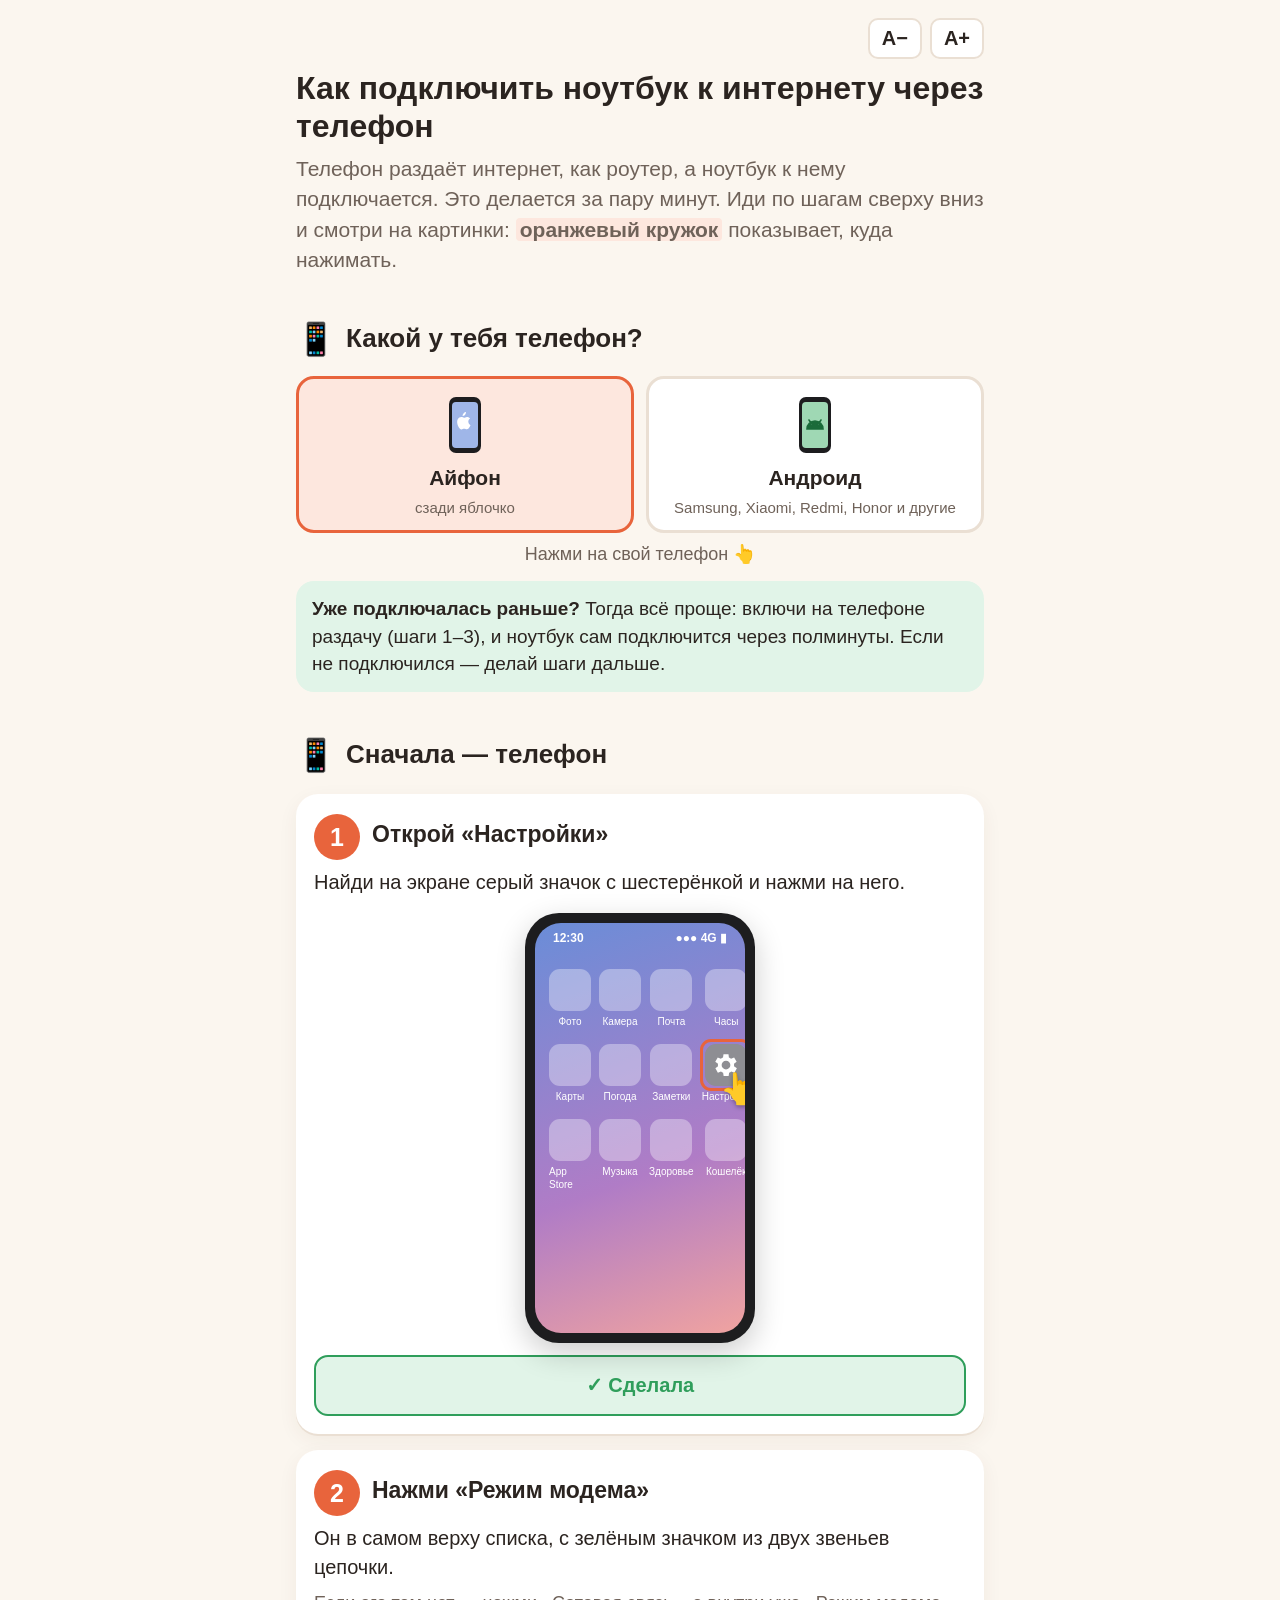
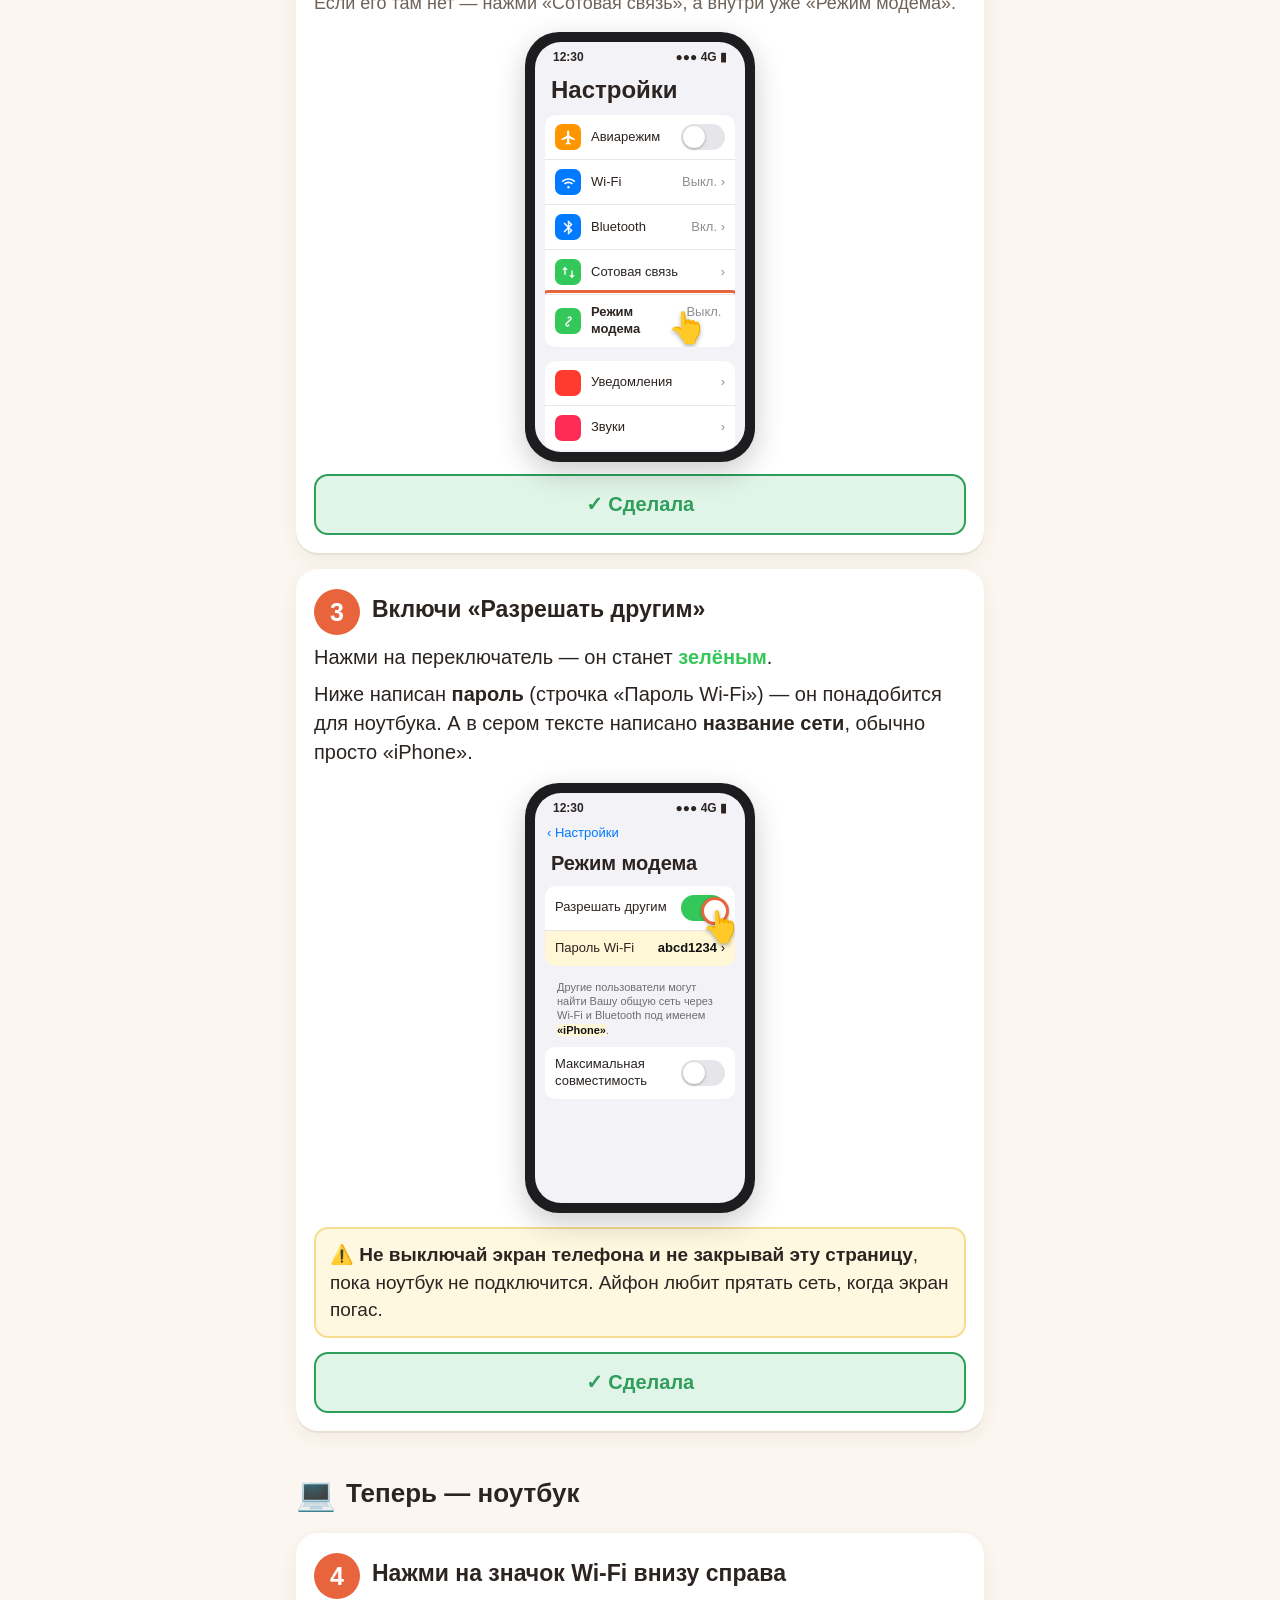
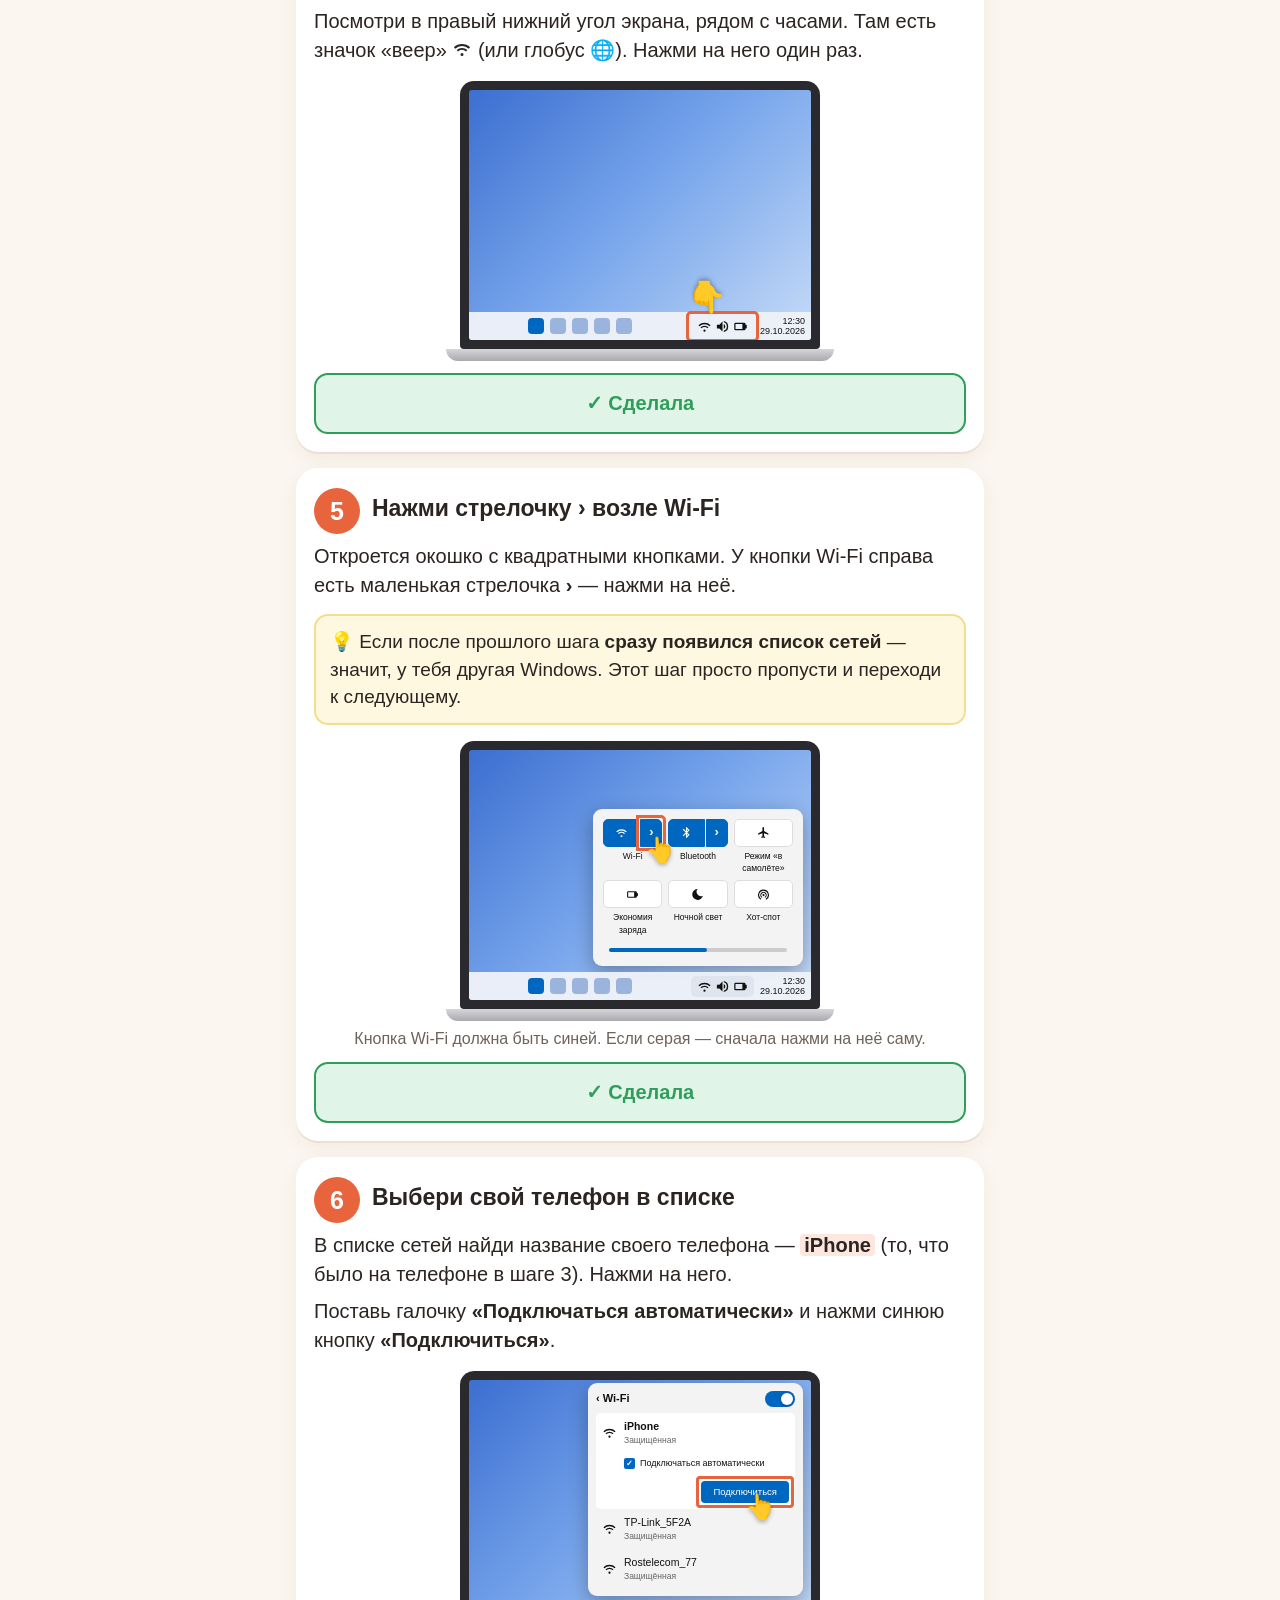
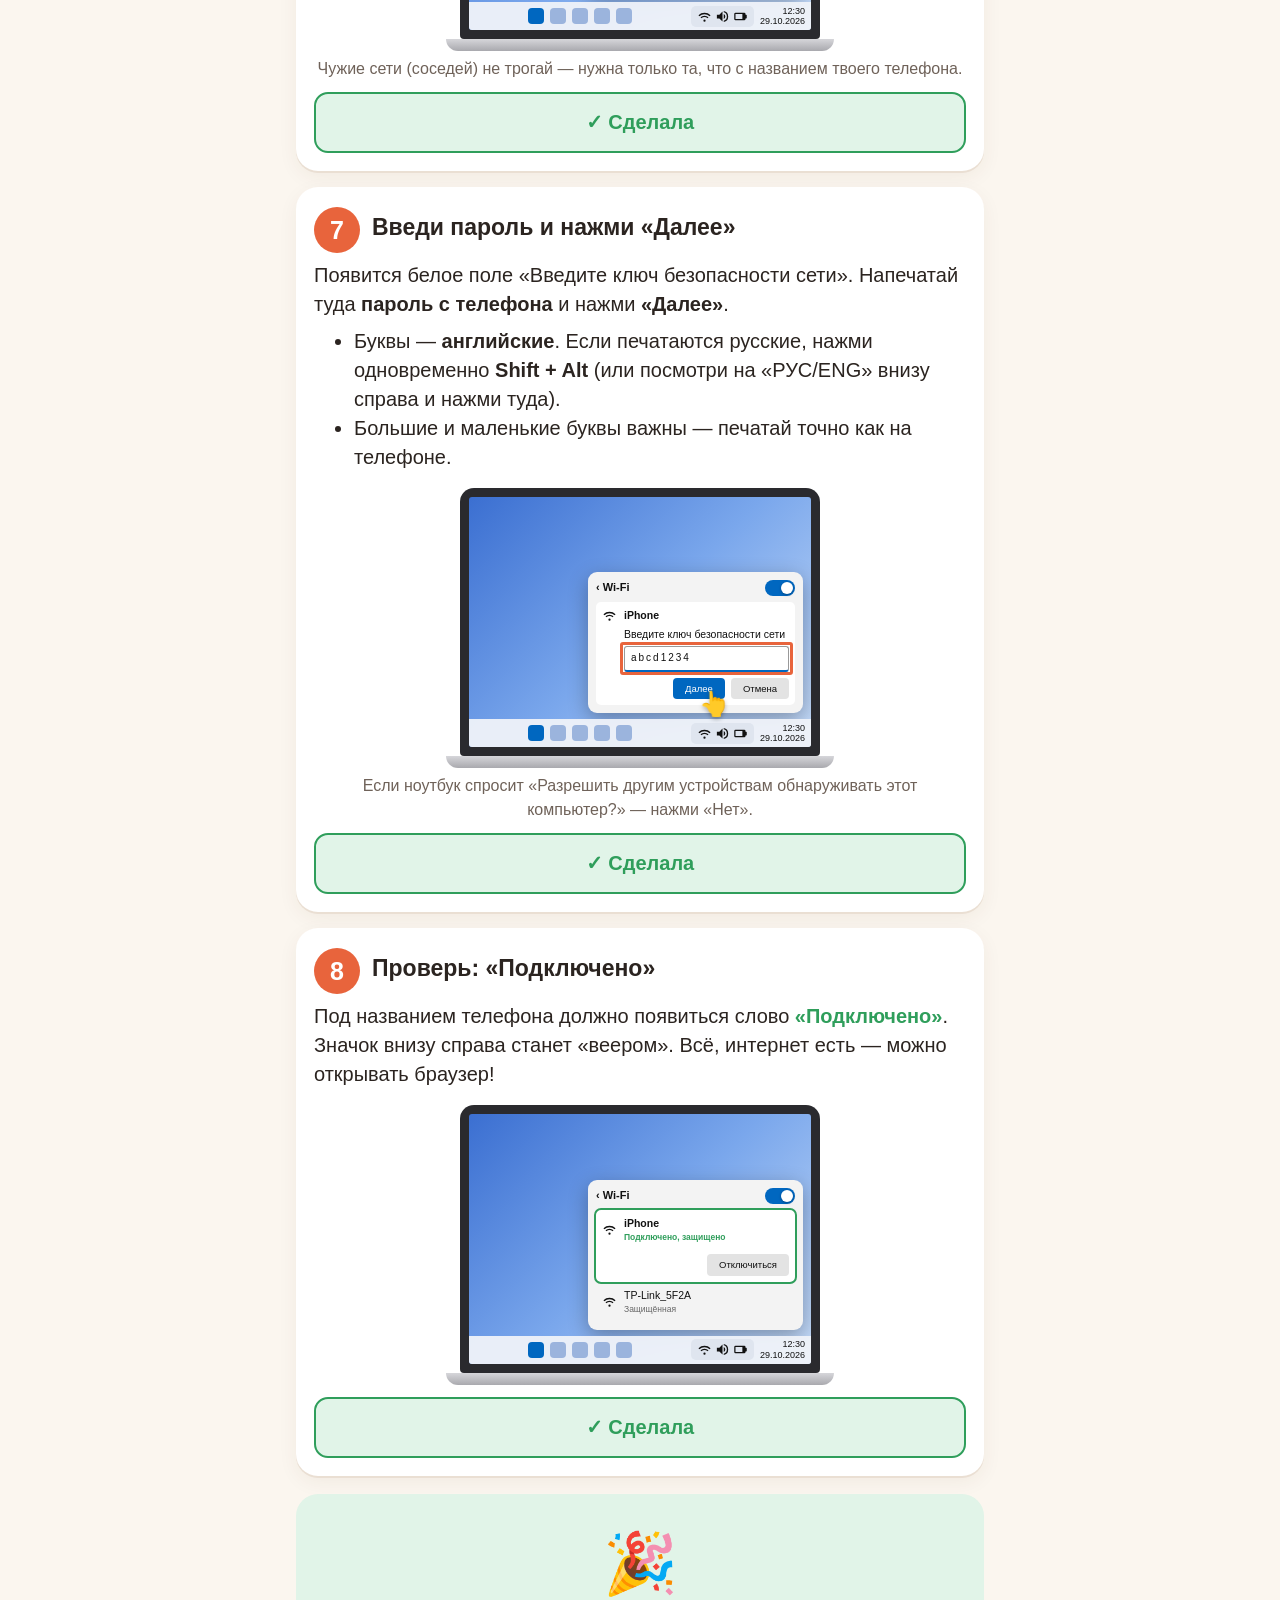
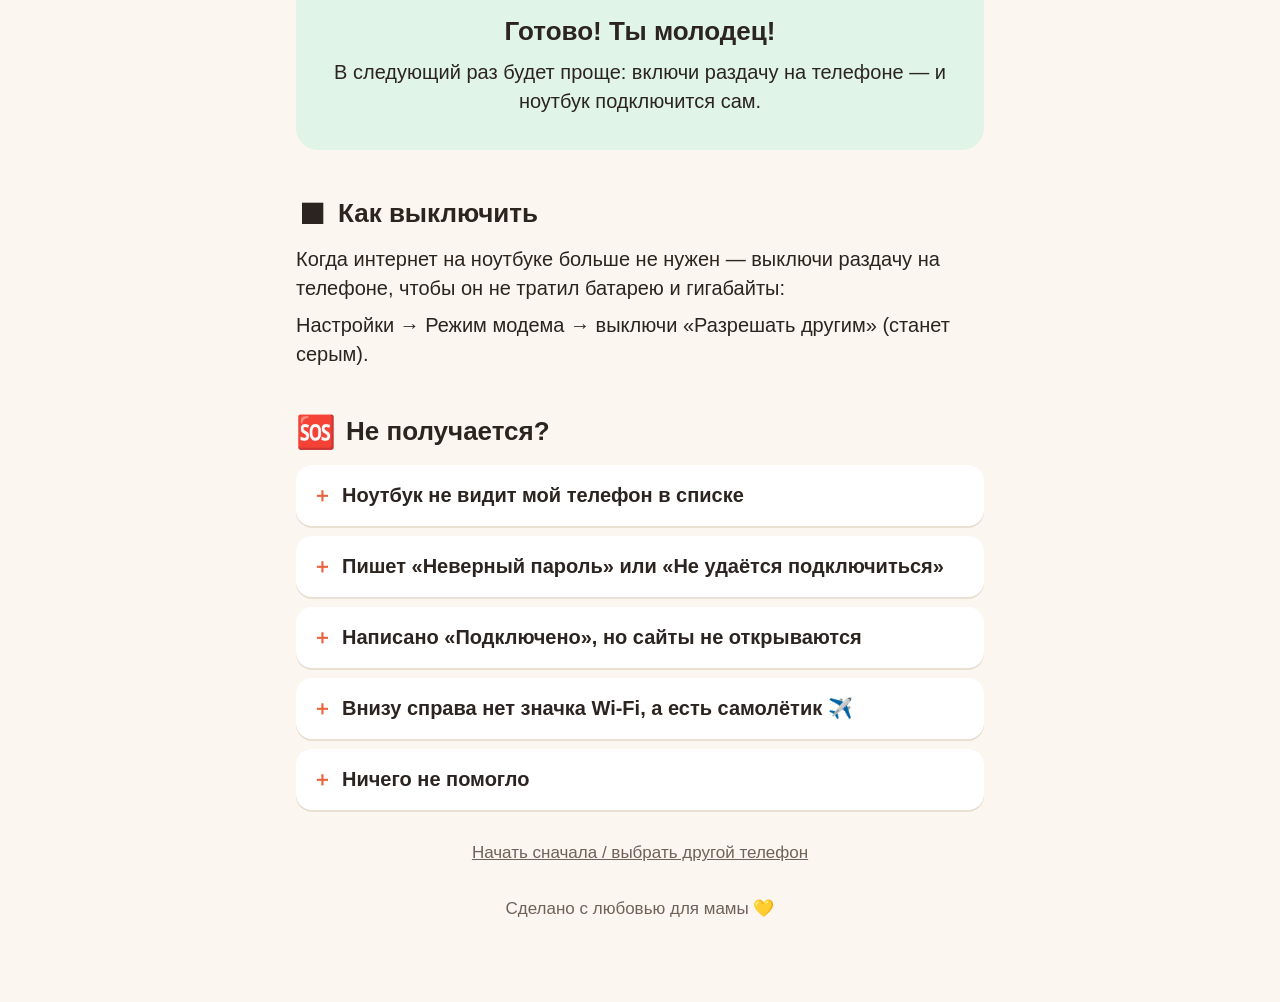
==== mama-wifi/index.html @ 6acaa32d "Add Wi-Fi hotspot guide for mom" ====
<!DOCTYPE html>
<html lang="ru">
<head>
<meta charset="utf-8">
<meta name="viewport" content="width=device-width, initial-scale=1">
<title>Интернет на ноутбук с телефона</title>
<style>
  :root {
    --bg: #fbf6ef;
    --card: #ffffff;
    --ink: #2b2420;
    --soft: #6f6259;
    --line: #eadfd3;
    --accent: #e8643c;
    --accent-soft: #fde7de;
    --ok: #2f9e5b;
    --ok-soft: #e1f4e8;
    --blue: #1a73e8;
    --win: #0067c0;
    --fs: 20px;
  }
  * { box-sizing: border-box; }
  html { font-size: var(--fs); -webkit-text-size-adjust: 100%; }
  body {
    margin: 0; background: var(--bg); color: var(--ink);
    font-family: "Segoe UI", Roboto, -apple-system, "Helvetica Neue", Arial, sans-serif;
    line-height: 1.45;
  }
  .wrap { max-width: 720px; margin: 0 auto; padding: 18px 16px 80px; }
  h1 { font-size: 1.6rem; line-height: 1.2; margin: 10px 0 8px; }
  h2 { font-size: 1.3rem; margin: 40px 0 6px; display: flex; align-items: center; gap: 10px; }
  h2 .ico { font-size: 1.6rem; }
  p { margin: 8px 0; }
  .lead { color: var(--soft); font-size: 1.05rem; }
  b.hl { background: var(--accent-soft); padding: 0 4px; border-radius: 4px; }

  .fontbar { display: flex; justify-content: flex-end; gap: 8px; }
  .fontbar button {
    border: 2px solid var(--line); background: #fff; border-radius: 10px;
    font: inherit; font-weight: 700; padding: 4px 12px; cursor: pointer; color: var(--ink);
  }

  .note {
    background: #fff8e1; border: 2px solid #f5dd8f; border-radius: 14px;
    padding: 12px 14px; margin: 14px 0; font-size: .95rem;
  }

  /* выбор телефона */
  .choose { display: grid; grid-template-columns: 1fr 1fr; gap: 12px; margin: 14px 0 4px; }
  .choose button {
    font: inherit; cursor: pointer; background: var(--card); color: var(--ink);
    border: 3px solid var(--line); border-radius: 18px; padding: 14px 8px 12px;
    display: flex; flex-direction: column; align-items: center; gap: 6px;
    transition: border-color .2s, transform .1s;
  }
  .choose button:active { transform: scale(.97); }
  .choose button.on { border-color: var(--accent); background: var(--accent-soft); }
  .choose .t { font-weight: 700; font-size: 1.05rem; }
  .choose .s { font-size: .75rem; color: var(--soft); line-height: 1.25; }
  .choose svg { width: 64px; height: 64px; }
  .pick-hint { text-align: center; color: var(--soft); font-size: .9rem; }
  body:not(.chosen) .after-choice { display: none; }

  body.iphone [data-only="android"], body.android [data-only="iphone"] { display: none !important; }

  /* шаги */
  .step {
    background: var(--card); border-radius: 22px; padding: 18px 16px 16px;
    margin: 16px 0; box-shadow: 0 2px 0 var(--line), 0 6px 20px rgba(80, 50, 20, .06);
    border: 2px solid transparent; transition: opacity .3s, border-color .3s;
  }
  .step.done { border-color: var(--ok); }
  .step.done .pic { opacity: .45; }
  .step-head { display: flex; gap: 12px; align-items: flex-start; }
  .num {
    flex: 0 0 auto; width: 46px; height: 46px; border-radius: 50%;
    background: var(--accent); color: #fff; font-weight: 800; font-size: 1.25rem;
    display: flex; align-items: center; justify-content: center;
  }
  .step.done .num { background: var(--ok); font-size: 0; }
  .step.done .num::after { content: "✓"; font-size: 1.4rem; }
  .step h3 { margin: 6px 0 0; font-size: 1.15rem; line-height: 1.3; }
  .step .txt { margin-top: 8px; }
  .pic { display: flex; justify-content: center; margin: 16px 0 6px; transition: opacity .3s; }
  .donebtn {
    display: block; width: 100%; margin-top: 12px; padding: 14px; cursor: pointer;
    font: inherit; font-weight: 700; color: var(--ok); background: var(--ok-soft);
    border: 2px solid var(--ok); border-radius: 14px;
  }
  .step.done .donebtn { background: var(--ok); color: #fff; }

  /* нажми сюда */
  .tap { position: relative; }
  .tap::after {
    content: ""; position: absolute; inset: -5px; border-radius: inherit;
    border: 3px solid var(--accent); pointer-events: none;
    animation: pulse 1.4s ease-out infinite;
  }
  .tap.round::after { border-radius: 50%; }
  @keyframes pulse {
    0% { box-shadow: 0 0 0 0 rgba(232, 100, 60, .55); }
    100% { box-shadow: 0 0 0 12px rgba(232, 100, 60, 0); }
  }
  .finger {
    position: absolute; font-size: 30px; line-height: 1; z-index: 3; pointer-events: none;
    filter: drop-shadow(0 2px 2px rgba(0, 0, 0, .3));
    animation: poke 1.4s ease-in-out infinite;
  }
  @keyframes poke { 0%, 100% { transform: translate(0, 0); } 50% { transform: translate(-3px, -5px); } }

  /* телефон */
  .phone {
    width: 230px; border-radius: 34px; background: #1d1d1f; padding: 10px;
    box-shadow: 0 10px 30px rgba(0, 0, 0, .2);
  }
  .phone .screen {
    position: relative; height: 410px; border-radius: 26px; overflow: hidden;
    font-size: 13px; line-height: 1.3;
  }
  .statusbar {
    display: flex; justify-content: space-between; padding: 8px 18px 4px;
    font-size: 12px; font-weight: 700;
  }

  /* айфон: рабочий стол */
  .ios-home { background: linear-gradient(160deg, #6a8dd8, #b07cc6 60%, #f0a3a0); height: 100%; color: #fff; }
  .ios-grid { display: grid; grid-template-columns: repeat(4, 1fr); gap: 16px 8px; padding: 18px 14px; }
  .app { display: flex; flex-direction: column; align-items: center; gap: 4px; font-size: 10px; }
  .app i {
    width: 42px; height: 42px; border-radius: 11px; display: block; background: rgba(255, 255, 255, .35);
  }
  .app i.gear { background: #8e8e93; display: flex; align-items: center; justify-content: center; }
  .app i.gear svg { width: 30px; height: 30px; }

  /* айфон: настройки */
  .ios { background: #f2f2f7; height: 100%; }
  .ios h4 { font-size: 24px; margin: 4px 16px 10px; }
  .ios .group { background: #fff; border-radius: 10px; margin: 0 10px 14px; overflow: hidden; }
  .ios .row {
    display: flex; align-items: center; gap: 10px; padding: 9px 10px; border-bottom: 1px solid #e5e5ea; font-size: 13px;
  }
  .ios .row:last-child { border-bottom: 0; }
  .ios .row .ic { width: 26px; height: 26px; border-radius: 7px; flex: 0 0 auto; display: flex; align-items: center; justify-content: center; }
  .ios .row .ic svg { width: 17px; height: 17px; }
  .ios .row .r { margin-left: auto; color: #8e8e93; }
  .ios .back { color: #007aff; padding: 4px 12px; font-size: 13px; }
  .ios .cap { color: #6d6d72; font-size: 11px; margin: 0 22px 10px; }
  .sw { width: 44px; height: 26px; border-radius: 13px; background: #e5e5ea; position: relative; flex: 0 0 auto; margin-left: auto; }
  .sw::after { content: ""; position: absolute; top: 2px; left: 2px; width: 22px; height: 22px; border-radius: 50%; background: #fff; box-shadow: 0 1px 3px rgba(0,0,0,.3); }
  .sw.on { background: #34c759; }
  .sw.on::after { left: 20px; }

  /* андроид */
  .and-home { background: linear-gradient(180deg, #24476b, #4f8a8b); height: 100%; color: #fff; }
  .swipe-arrow {
    position: absolute; left: 50%; top: 30px; transform: translateX(-50%);
    display: flex; flex-direction: column; align-items: center; gap: 4px; color: #fff; font-weight: 700; font-size: 13px; text-align: center;
  }
  .swipe-dot {
    width: 34px; height: 34px; border-radius: 50%; background: rgba(255, 255, 255, .9);
    border: 3px solid var(--accent); animation: swipe 1.8s ease-in-out infinite;
  }
  @keyframes swipe { 0% { transform: translateY(-20px); opacity: 0; } 20% { opacity: 1; } 80% { opacity: 1; } 100% { transform: translateY(150px); opacity: 0; } }
  .shade { background: #1f2329; color: #e8eaed; height: 100%; padding-top: 4px; }
  .shade .clock { font-size: 34px; font-weight: 300; padding: 6px 18px 2px; }
  .bright { margin: 8px 16px 14px; height: 30px; border-radius: 15px; background: #3a3f47; overflow: hidden; }
  .bright::before { content: ""; display: block; width: 60%; height: 100%; background: #a8c7fa; border-radius: 15px; }
  .tiles { display: grid; grid-template-columns: 1fr 1fr; gap: 8px; padding: 0 12px; }
  .tile {
    border-radius: 18px; background: #3a3f47; padding: 10px 8px; display: flex; align-items: center; gap: 7px;
    font-size: 11px; line-height: 1.2; min-height: 52px;
  }
  .tile svg { width: 20px; height: 20px; flex: 0 0 auto; }
  .tile.on { background: #a8c7fa; color: #062e6f; }
  .and-set { background: #f8f9fc; height: 100%; }
  .and-set h4 { font-size: 20px; font-weight: 400; margin: 10px 16px 16px; }
  .and-row { padding: 12px 16px; display: flex; align-items: center; gap: 10px; }
  .and-row .k { font-size: 14px; }
  .and-row .v { font-size: 12px; color: #5f6368; }
  .pill-on { background: #d3e3fd; border-radius: 26px; margin: 0 12px 10px; padding: 14px 16px; display: flex; align-items: center; font-size: 15px; }
  .pill-on .sw { background: #0b57d0; }
  .pill-on .sw::after { left: 20px; }

  /* ноутбук */
  .laptop { width: 100%; max-width: 360px; }
  .lid { background: #2a2a2e; border-radius: 14px 14px 4px 4px; padding: 9px; }
  .desk {
    position: relative; height: 250px; overflow: hidden; border-radius: 3px;
    background: linear-gradient(135deg, #3b6fd1, #7aa7ec 50%, #c6dbf7);
    font-size: 11px; color: #111;
  }
  .base { height: 12px; background: linear-gradient(#d6d6da, #a9a9ae); border-radius: 0 0 14px 14px; margin: 0 -14px; }
  .taskbar {
    position: absolute; left: 0; right: 0; bottom: 0; height: 28px;
    background: rgba(240, 243, 249, .95); display: flex; align-items: center; padding: 0 6px; gap: 6px;
  }
  .taskbar .mid { margin: 0 auto; display: flex; gap: 6px; }
  .taskbar .mid i { width: 16px; height: 16px; border-radius: 4px; background: #9bb4dd; display: block; }
  .taskbar .mid i:first-child { background: #0067c0; }
  .tray { display: flex; align-items: center; gap: 3px; padding: 3px 6px; border-radius: 5px; }
  .tray svg { width: 15px; height: 15px; }
  .clock-w { font-size: 9px; text-align: right; line-height: 1.15; }
  .zoom-note { font-size: .8rem; color: var(--soft); text-align: center; margin-top: 4px; }

  .panel {
    position: absolute; right: 8px; bottom: 34px; width: 210px; border-radius: 9px;
    background: #f3f3f3; box-shadow: 0 6px 20px rgba(0, 0, 0, .3); padding: 10px; font-size: 10px;
  }
  .qs { display: grid; grid-template-columns: repeat(3, 1fr); gap: 6px; }
  .qs .q { display: flex; flex-direction: column; align-items: center; gap: 3px; font-size: 8.5px; text-align: center; }
  .qs .btn { width: 100%; height: 28px; border-radius: 5px; background: #fff; border: 1px solid #ddd; display: flex; align-items: center; justify-content: center; }
  .qs .btn svg { width: 13px; height: 13px; }
  .qs .btn.on { background: var(--win); border-color: var(--win); }
  .qs .split { display: flex; width: 100%; gap: 1px; }
  .qs .split .btn { flex: 1; }
  .qs .split .arr { flex: 0 0 22px; color: #fff; font-weight: 800; font-size: 13px; }
  .slider { height: 4px; background: #ccc; border-radius: 2px; margin: 12px 6px 4px; position: relative; }
  .slider::before { content: ""; position: absolute; left: 0; top: 0; height: 4px; width: 55%; background: var(--win); border-radius: 2px; }

  .nets { padding: 8px; }
  .nets .hdr { display: flex; align-items: center; gap: 6px; font-size: 11px; font-weight: 700; margin-bottom: 6px; }
  .nets .hdr .sw { width: 30px; height: 16px; background: var(--win); }
  .nets .hdr .sw::after { width: 12px; height: 12px; top: 2px; left: 16px; }
  .net { display: flex; align-items: center; gap: 7px; padding: 6px; border-radius: 5px; font-size: 10.5px; }
  .net svg { width: 15px; height: 15px; flex: 0 0 auto; }
  .net small { display: block; color: #666; font-size: 8.5px; }
  .net.sel { background: #fff; flex-wrap: wrap; }
  .net .chk { width: 100%; display: flex; align-items: center; gap: 5px; font-size: 9px; padding: 4px 0 0 22px; }
  .net .chk b { width: 11px; height: 11px; border-radius: 2px; background: var(--win); color: #fff; font-size: 8px; display: inline-flex; align-items: center; justify-content: center; }
  .wbtn { background: var(--win); color: #fff; border-radius: 4px; padding: 4px 12px; font-size: 9.5px; display: inline-block; }
  .wbtn.gray { background: #e3e3e3; color: #111; }
  .pwd { width: 100%; background: #fff; border: 1px solid #999; border-bottom: 2px solid var(--win); border-radius: 3px; padding: 4px 6px; margin: 4px 0 6px; font-size: 10px; letter-spacing: 2px; }

  /* финал и помощь */
  .yay { text-align: center; padding: 26px 16px; background: var(--ok-soft); border-radius: 22px; margin-top: 18px; }
  .yay .big { font-size: 3rem; }
  .yay h3 { margin: 6px 0; font-size: 1.3rem; }
  details {
    background: var(--card); border-radius: 16px; margin: 10px 0; padding: 0 16px;
    box-shadow: 0 2px 0 var(--line);
  }
  summary { cursor: pointer; font-weight: 700; padding: 16px 0; list-style: none; display: flex; gap: 10px; align-items: flex-start; }
  summary::-webkit-details-marker { display: none; }
  summary::before { content: "＋"; color: var(--accent); font-weight: 800; }
  details[open] summary::before { content: "－"; }
  details .body { padding: 0 0 14px; }
  details ul { padding-left: 1.2em; margin: 6px 0; }
  details li { margin: 6px 0; }
  .again { background: var(--ok-soft); border-radius: 18px; padding: 14px 16px; margin: 14px 0; font-size: .95rem; }
  .reset { display: block; margin: 30px auto 0; background: none; border: 0; color: var(--soft); font: inherit; font-size: .85rem; text-decoration: underline; cursor: pointer; }
  footer { text-align: center; color: var(--soft); font-size: .85rem; margin-top: 30px; }

  @media (max-width: 380px) {
    :root { --fs: 18px; }
    .phone { width: 210px; }
    .phone .screen { height: 380px; }
  }
  @media print {
    .fontbar, .donebtn, .reset, .choose, .pick-hint { display: none !important; }
    .step { break-inside: avoid; box-shadow: none; border: 1px solid #ccc; }
    .tap::after, .finger, .swipe-dot { animation: none; }
  }
  @media (prefers-reduced-motion: reduce) {
    .tap::after, .finger, .swipe-dot { animation: none; }
  }
</style>
</head>
<body>

<!-- Значки, которые используются в картинках -->
<svg width="0" height="0" style="position:absolute">
  <defs>
    <symbol id="i-wifi" viewBox="0 0 24 24"><path fill="currentColor" d="M12 20.5a1.8 1.8 0 1 0 0-3.6 1.8 1.8 0 0 0 0 3.6zM5.6 13.3l1.6 1.6a6.8 6.8 0 0 1 9.6 0l1.6-1.6a9.1 9.1 0 0 0-12.8 0zM2.3 10l1.6 1.6a11.5 11.5 0 0 1 16.2 0L21.7 10a13.8 13.8 0 0 0-19.4 0z"/></symbol>
    <symbol id="i-hotspot" viewBox="0 0 24 24"><path fill="currentColor" d="M12 11a2 2 0 1 0 0 4 2 2 0 0 0 0-4zm6 2a6 6 0 1 0-9 5.2l1-1.7a4 4 0 1 1 4 0l1 1.7A6 6 0 0 0 18 13zM12 3a10 10 0 0 0-5 18.7l1-1.7a8 8 0 1 1 8 0l1 1.7A10 10 0 0 0 12 3z"/></symbol>
    <symbol id="i-link" viewBox="0 0 24 24"><path fill="currentColor" d="M10.6 13.4a1 1 0 0 0 1.4 0l4-4a3 3 0 0 0-4.2-4.2l-1.5 1.5 1.4 1.4 1.5-1.5a1 1 0 0 1 1.4 1.4l-4 4a1 1 0 0 0 0 1.4zm2.8-2.8a1 1 0 0 0-1.4 0l-4 4a3 3 0 0 0 4.2 4.2l1.5-1.5-1.4-1.4-1.5 1.5a1 1 0 0 1-1.4-1.4l4-4a1 1 0 0 0 0-1.4z"/></symbol>
    <symbol id="i-gear" viewBox="0 0 24 24"><path fill="currentColor" d="M19.4 13a7.5 7.5 0 0 0 0-2l2.1-1.6-2-3.5-2.5 1a7.6 7.6 0 0 0-1.7-1L15 3.3h-4l-.4 2.6a7.6 7.6 0 0 0-1.7 1l-2.5-1-2 3.5L6.6 11a7.5 7.5 0 0 0 0 2l-2.1 1.6 2 3.5 2.5-1c.5.4 1.1.7 1.7 1l.4 2.6h4l.4-2.6c.6-.3 1.2-.6 1.7-1l2.5 1 2-3.5zM13 15.5a3.5 3.5 0 1 1 0-7 3.5 3.5 0 0 1 0 7z" transform="translate(-1 0)"/></symbol>
    <symbol id="i-bt" viewBox="0 0 24 24"><path fill="currentColor" d="M17.7 7.7 12 2h-1v7.6L6.4 5 5 6.4l5.6 5.6L5 17.6 6.4 19l4.6-4.6V22h1l5.7-5.7-4.3-4.3 4.3-4.3zM13 5.8l1.9 1.9L13 9.6V5.8zm1.9 10.5L13 18.2v-3.8l1.9 1.9z"/></symbol>
    <symbol id="i-data" viewBox="0 0 24 24"><path fill="currentColor" d="M7 4 3 8h3v7h2V8h3L7 4zm10 16 4-4h-3V9h-2v7h-3l4 4z"/></symbol>
    <symbol id="i-plane" viewBox="0 0 24 24"><path fill="currentColor" d="M21 16v-2l-8-5V3.5a1.5 1.5 0 0 0-3 0V9l-8 5v2l8-2.5V19l-2 1.5V22l3.5-1 3.5 1v-1.5L13 19v-5.5l8 2.5z"/></symbol>
    <symbol id="i-light" viewBox="0 0 24 24"><path fill="currentColor" d="M6 2h12v5l-3 4v11H9V11L6 7V2zm6 11a1 1 0 1 0 0 2 1 1 0 0 0 0-2z"/></symbol>
    <symbol id="i-moon" viewBox="0 0 24 24"><path fill="currentColor" d="M12.3 2a10 10 0 1 0 9.7 12.3A8 8 0 0 1 12.3 2z"/></symbol>
    <symbol id="i-sound" viewBox="0 0 24 24"><path fill="currentColor" d="M3 9v6h4l5 5V4L7 9H3zm13.5 3A4.5 4.5 0 0 0 14 8v8a4.5 4.5 0 0 0 2.5-4zM14 3.2v2.1a7 7 0 0 1 0 13.4v2.1a9 9 0 0 0 0-17.6z"/></symbol>
    <symbol id="i-batt" viewBox="0 0 24 24"><path fill="currentColor" d="M2 8a2 2 0 0 1 2-2h14a2 2 0 0 1 2 2v1h1a1 1 0 0 1 1 1v4a1 1 0 0 1-1 1h-1v1a2 2 0 0 1-2 2H4a2 2 0 0 1-2-2V8zm2 0v8h11V8H4z"/></symbol>
    <symbol id="i-lock" viewBox="0 0 24 24"><path fill="currentColor" d="M17 9V7A5 5 0 0 0 7 7v2H5v13h14V9h-2zM9 7a3 3 0 0 1 6 0v2H9V7z"/></symbol>
    <symbol id="i-eye" viewBox="0 0 24 24"><path fill="currentColor" d="M12 5C6 5 2 12 2 12s4 7 10 7 10-7 10-7-4-7-10-7zm0 11a4 4 0 1 1 0-8 4 4 0 0 1 0 8zm0-6a2 2 0 1 0 0 4 2 2 0 0 0 0-4z"/></symbol>
  </defs>
</svg>

<div class="wrap">
  <div class="fontbar">
    <button id="fminus" aria-label="Мельче">А−</button>
    <button id="fplus" aria-label="Крупнее">А+</button>
  </div>

  <h1>Как подключить ноутбук к интернету через телефон</h1>
  <p class="lead">Телефон раздаёт интернет, как роутер, а ноутбук к нему подключается. Это делается за пару минут. Иди по шагам сверху вниз и смотри на картинки: <b class="hl">оранжевый кружок</b> показывает, куда нажимать.</p>

  <h2><span class="ico">📱</span> Какой у тебя телефон?</h2>
  <div class="choose">
    <button data-pick="iphone">
      <svg viewBox="0 0 64 64"><rect x="16" y="4" width="32" height="56" rx="7" fill="#1d1d1f"/><rect x="19" y="9" width="26" height="46" rx="4" fill="#9fb6e8"/><path d="M32 22c1.2-1.4 1-2.9 1-2.9s-1.4.1-2.5 1.3c-1 1.1-.9 2.6-.9 2.6s1.3.1 2.4-1zm3.3 6.7c0-2.1 1.7-3.1 1.8-3.2-1-1.4-2.5-1.6-3-1.6-1.3-.1-2.5.8-3.1.8s-1.6-.7-2.7-.7c-1.4 0-2.7.8-3.4 2.1-1.5 2.5-.4 6.2 1 8.3.7 1 1.5 2.1 2.6 2 1 0 1.4-.7 2.7-.7s1.6.7 2.7.6c1.1 0 1.8-1 2.5-2 .8-1.1 1.1-2.2 1.1-2.3 0 0-2.2-.8-2.2-3.3z" fill="#fff"/></svg>
      <span class="t">Айфон</span>
      <span class="s">сзади яблочко</span>
    </button>
    <button data-pick="android">
      <svg viewBox="0 0 64 64"><rect x="16" y="4" width="32" height="56" rx="7" fill="#1d1d1f"/><rect x="19" y="9" width="26" height="46" rx="4" fill="#9fd8b4"/><path d="M24 36a8 8 0 0 1 16 0H24zm4.5-3.2a1 1 0 1 0 0-2 1 1 0 0 0 0 2zm7 0a1 1 0 1 0 0-2 1 1 0 0 0 0 2zM26 27l2 3m10-3-2 3" stroke="#1b6b3a" stroke-width="1.6" fill="#1b6b3a" stroke-linecap="round"/></svg>
      <span class="t">Андроид</span>
      <span class="s">Samsung, Xiaomi, Redmi, Honor и другие</span>
    </button>
  </div>
  <p class="pick-hint">Нажми на свой телефон 👆</p>

  <div class="after-choice">

    <div class="again">
      <b>Уже подключалась раньше?</b> Тогда всё проще: включи на телефоне раздачу (шаги 1–<span class="lastphone">3</span>), и ноутбук сам подключится через полминуты. Если не подключился — делай шаги дальше.
    </div>

    <h2><span class="ico">📱</span> Сначала — телефон</h2>

    <!-- ===== АЙФОН ===== -->
    <section class="step" data-only="iphone">
      <div class="step-head"><div class="num"></div><h3>Открой «Настройки»</h3></div>
      <p class="txt">Найди на экране серый значок с шестерёнкой и нажми на него.</p>
      <div class="pic">
        <div class="phone"><div class="screen ios-home">
          <div class="statusbar"><span>12:30</span><span>●●● 4G ▮</span></div>
          <div class="ios-grid">
            <div class="app"><i></i>Фото</div><div class="app"><i></i>Камера</div><div class="app"><i></i>Почта</div><div class="app"><i></i>Часы</div>
            <div class="app"><i></i>Карты</div><div class="app"><i></i>Погода</div><div class="app"><i></i>Заметки</div>
            <div class="app" style="position:relative"><i class="gear tap"><svg style="color:#fff"><use href="#i-gear"/></svg></i>Настройки<span class="finger" style="right:-6px;top:30px">👆</span></div>
            <div class="app"><i></i>App Store</div><div class="app"><i></i>Музыка</div><div class="app"><i></i>Здоровье</div><div class="app"><i></i>Кошелёк</div>
          </div>
        </div></div>
      </div>
      <button class="donebtn">✓ Сделала</button>
    </section>

    <section class="step" data-only="iphone">
      <div class="step-head"><div class="num"></div><h3>Нажми «Режим модема»</h3></div>
      <p class="txt">Он в самом верху списка, с зелёным значком из двух звеньев цепочки.</p>
      <p class="txt" style="font-size:.9rem;color:var(--soft)">Если его там нет — нажми «Сотовая связь», а внутри уже «Режим модема».</p>
      <div class="pic">
        <div class="phone"><div class="screen ios">
          <div class="statusbar"><span>12:30</span><span>●●● 4G ▮</span></div>
          <h4>Настройки</h4>
          <div class="group">
            <div class="row"><span class="ic" style="background:#ff9500"><svg style="color:#fff"><use href="#i-plane"/></svg></span>Авиарежим<span class="sw"></span></div>
            <div class="row"><span class="ic" style="background:#007aff"><svg style="color:#fff"><use href="#i-wifi"/></svg></span>Wi-Fi<span class="r">Выкл. ›</span></div>
            <div class="row"><span class="ic" style="background:#007aff"><svg style="color:#fff"><use href="#i-bt"/></svg></span>Bluetooth<span class="r">Вкл. ›</span></div>
            <div class="row"><span class="ic" style="background:#34c759"><svg style="color:#fff"><use href="#i-data"/></svg></span>Сотовая связь<span class="r">›</span></div>
            <div class="row tap" style="border-radius:8px;position:relative"><span class="ic" style="background:#34c759"><svg style="color:#fff"><use href="#i-link"/></svg></span><b>Режим модема</b><span class="r">Выкл. ›</span><span class="finger" style="right:30px;top:18px">👆</span></div>
          </div>
          <div class="group">
            <div class="row"><span class="ic" style="background:#ff3b30"></span>Уведомления<span class="r">›</span></div>
            <div class="row"><span class="ic" style="background:#ff2d55"></span>Звуки<span class="r">›</span></div>
          </div>
        </div></div>
      </div>
      <button class="donebtn">✓ Сделала</button>
    </section>

    <section class="step" data-only="iphone">
      <div class="step-head"><div class="num"></div><h3>Включи «Разрешать другим»</h3></div>
      <p class="txt">Нажми на переключатель — он станет <b style="color:#34c759">зелёным</b>.</p>
      <p class="txt">Ниже написан <b>пароль</b> (строчка «Пароль Wi-Fi») — он понадобится для ноутбука. А в сером тексте написано <b>название сети</b>, обычно просто «iPhone».</p>
      <div class="pic">
        <div class="phone"><div class="screen ios">
          <div class="statusbar"><span>12:30</span><span>●●● 4G ▮</span></div>
          <div class="back">‹ Настройки</div>
          <h4 style="font-size:20px">Режим модема</h4>
          <div class="group">
            <div class="row" style="position:relative">Разрешать другим<span class="sw on tap" style="border-radius:13px"></span><span class="finger" style="right:-4px;top:26px">👆</span></div>
            <div class="row" style="background:#fff7d6">Пароль Wi-Fi<span class="r" style="color:#111"><b>abcd1234</b> ›</span></div>
          </div>
          <p class="cap">Другие пользователи могут найти Вашу общую сеть через Wi-Fi и Bluetooth под именем <b style="color:#111;background:#fff7d6">«iPhone»</b>.</p>
          <div class="group">
            <div class="row">Максимальная совместимость<span class="sw"></span></div>
          </div>
        </div></div>
      </div>
      <div class="note">⚠️ <b>Не выключай экран телефона и не закрывай эту страницу</b>, пока ноутбук не подключится. Айфон любит прятать сеть, когда экран погас.</div>
      <button class="donebtn">✓ Сделала</button>
    </section>

    <!-- ===== АНДРОИД ===== -->
    <section class="step" data-only="android">
      <div class="step-head"><div class="num"></div><h3>Проведи пальцем сверху вниз</h3></div>
      <p class="txt">Поставь палец на самый верхний край экрана и потяни вниз. Откроется «шторка» с кнопками. Потяни <b>ещё раз вниз</b>, чтобы она раскрылась полностью.</p>
      <div class="pic">
        <div class="phone"><div class="screen and-home">
          <div class="statusbar"><span>12:30</span><span>4G ▮</span></div>
          <div class="swipe-arrow"><div class="swipe-dot"></div></div>
          <div style="position:absolute;bottom:90px;left:0;right:0;text-align:center;font-size:15px;font-weight:700">тяни вниз ⬇️<br><span style="font-weight:400;font-size:12px">и ещё раз вниз</span></div>
        </div></div>
      </div>
      <button class="donebtn">✓ Сделала</button>
    </section>

    <section class="step" data-only="android">
      <div class="step-head"><div class="num"></div><h3>Нажми «Точка доступа»</h3></div>
      <p class="txt">Найди кнопку со значком из кружочков-волн. Она может называться «Точка доступа», «Мобильная точка доступа» или «Модем». Нажми — она станет <b>цветной</b>.</p>
      <p class="txt">Кнопка <b>«Мобильные данные»</b> тоже должна быть цветной — без неё интернета не будет.</p>
      <p class="txt" style="font-size:.9rem;color:var(--soft)">Не видно такой кнопки? Полистай кнопки вбок (влево). Или открой «Настройки», вверху в поиске напиши «точка доступа».</p>
      <div class="pic">
        <div class="phone"><div class="screen shade">
          <div class="statusbar"><span></span><span>4G ▮</span></div>
          <div class="clock">12:30</div>
          <div class="bright"></div>
          <div class="tiles">
            <div class="tile"><svg><use href="#i-wifi"/></svg>Wi-Fi</div>
            <div class="tile on" style="outline:3px solid #7bdc9b">
              <svg><use href="#i-data"/></svg>Мобильные данные</div>
            <div class="tile"><svg><use href="#i-bt"/></svg>Bluetooth</div>
            <div class="tile"><svg><use href="#i-light"/></svg>Фонарик</div>
            <div class="tile on tap" style="position:relative"><svg><use href="#i-hotspot"/></svg>Точка доступа<span class="finger" style="right:-10px;top:34px">👆</span></div>
            <div class="tile"><svg><use href="#i-moon"/></svg>Не беспокоить</div>
            <div class="tile"><svg><use href="#i-plane"/></svg>Режим полёта</div>
            <div class="tile"><svg><use href="#i-sound"/></svg>Звук</div>
          </div>
        </div></div>
      </div>
      <button class="donebtn">✓ Сделала</button>
    </section>

    <section class="step" data-only="android">
      <div class="step-head"><div class="num"></div><h3>Посмотри название и пароль</h3></div>
      <p class="txt"><b>Нажми на эту же кнопку и подержи палец 2 секунды</b> — откроются её настройки. Там будет:</p>
      <ul style="margin:6px 0">
        <li><b>Имя сети</b> — так телефон будет называться на ноутбуке;</li>
        <li><b>Пароль</b> — если вместо него точки, нажми на значок глазика 👁, чтобы увидеть буквы.</li>
      </ul>
      <p class="txt" style="font-size:.9rem;color:var(--soft)">Можно записать их на бумажку, чтобы не переключаться туда-сюда.</p>
      <div class="pic">
        <div class="phone"><div class="screen and-set">
          <div class="statusbar"><span>12:30</span><span>4G ▮</span></div>
          <div style="padding:4px 16px;font-size:18px">←</div>
          <h4>Точка доступа</h4>
          <div class="pill-on">Включено<span class="sw"></span></div>
          <div class="and-row" style="background:#fff7d6"><div><div class="k">Имя сети</div><div class="v" style="color:#111"><b class="netname">Galaxy A52</b></div></div></div>
          <div class="and-row" style="background:#fff7d6;position:relative"><div><div class="k">Пароль</div><div class="v" style="color:#111"><b>abcd1234</b></div></div>
            <svg class="tap round" style="width:26px;height:26px;margin-left:auto;color:#444;border-radius:50%"><use href="#i-eye"/></svg>
            <span class="finger" style="right:2px;top:36px">👆</span></div>
          <div class="and-row"><div><div class="k">Безопасность</div><div class="v">WPA2-Personal</div></div></div>
          <div class="and-row"><div><div class="k">Диапазон</div><div class="v">2,4 ГГц</div></div></div>
        </div></div>
      </div>
      <button class="donebtn">✓ Сделала</button>
    </section>

    <!-- ===== НОУТБУК ===== -->
    <h2><span class="ico">💻</span> Теперь — ноутбук</h2>

    <section class="step">
      <div class="step-head"><div class="num"></div><h3>Нажми на значок Wi-Fi внизу справа</h3></div>
      <p class="txt">Посмотри в правый нижний угол экрана, рядом с часами. Там есть значок «веер» <svg style="width:1em;height:1em;vertical-align:-2px"><use href="#i-wifi"/></svg> (или глобус 🌐). Нажми на него один раз.</p>
      <div class="pic">
        <div class="laptop"><div class="lid"><div class="desk">
          <div class="taskbar">
            <div class="mid"><i></i><i></i><i></i><i></i><i></i></div>
            <div class="tray tap" style="position:relative">
              <svg><use href="#i-wifi"/></svg><svg><use href="#i-sound"/></svg><svg><use href="#i-batt"/></svg>
              <span class="finger" style="left:-2px;top:-34px;transform:rotate(180deg);animation:none">👆</span>
            </div>
            <div class="clock-w">12:30<br>29.10.2026</div>
          </div>
        </div></div><div class="base"></div></div>
      </div>
      <button class="donebtn">✓ Сделала</button>
    </section>

    <section class="step">
      <div class="step-head"><div class="num"></div><h3>Нажми стрелочку <b>›</b> возле Wi-Fi</h3></div>
      <p class="txt">Откроется окошко с квадратными кнопками. У кнопки Wi-Fi справа есть маленькая стрелочка <b>›</b> — нажми на неё.</p>
      <div class="note">💡 Если после прошлого шага <b>сразу появился список сетей</b> — значит, у тебя другая Windows. Этот шаг просто пропусти и переходи к следующему.</div>
      <div class="pic">
        <div class="laptop"><div class="lid"><div class="desk">
          <div class="panel">
            <div class="qs">
              <div class="q"><div class="split"><div class="btn on" style="border-radius:5px 0 0 5px"><svg style="color:#fff"><use href="#i-wifi"/></svg></div><div class="btn on arr tap" style="border-radius:0 5px 5px 0;position:relative">›<span class="finger" style="left:4px;top:18px;font-size:24px">👆</span></div></div>Wi-Fi</div>
              <div class="q"><div class="split"><div class="btn on" style="border-radius:5px 0 0 5px"><svg style="color:#fff"><use href="#i-bt"/></svg></div><div class="btn on arr" style="border-radius:0 5px 5px 0">›</div></div>Bluetooth</div>
              <div class="q"><div class="btn"><svg><use href="#i-plane"/></svg></div>Режим «в самолёте»</div>
              <div class="q"><div class="btn"><svg><use href="#i-batt"/></svg></div>Экономия заряда</div>
              <div class="q"><div class="btn"><svg><use href="#i-moon"/></svg></div>Ночной свет</div>
              <div class="q"><div class="btn"><svg><use href="#i-hotspot"/></svg></div>Хот-спот</div>
            </div>
            <div class="slider"></div>
          </div>
          <div class="taskbar">
            <div class="mid"><i></i><i></i><i></i><i></i><i></i></div>
            <div class="tray" style="background:#dfe5ef"><svg><use href="#i-wifi"/></svg><svg><use href="#i-sound"/></svg><svg><use href="#i-batt"/></svg></div>
            <div class="clock-w">12:30<br>29.10.2026</div>
          </div>
        </div></div><div class="base"></div></div>
      </div>
      <p class="zoom-note">Кнопка Wi-Fi должна быть синей. Если серая — сначала нажми на неё саму.</p>
      <button class="donebtn">✓ Сделала</button>
    </section>

    <section class="step">
      <div class="step-head"><div class="num"></div><h3>Выбери свой телефон в списке</h3></div>
      <p class="txt">В списке сетей найди название своего телефона — <b class="hl netname">iPhone</b> (то, что было на телефоне в шаге <span class="namestep">3</span>). Нажми на него.</p>
      <p class="txt">Поставь галочку <b>«Подключаться автоматически»</b> и нажми синюю кнопку <b>«Подключиться»</b>.</p>
      <div class="pic">
        <div class="laptop"><div class="lid"><div class="desk">
          <div class="panel nets" style="width:215px">
            <div class="hdr">‹ Wi-Fi<span class="sw" style="margin-left:auto"></span></div>
            <div class="net sel">
              <svg><use href="#i-wifi"/></svg><div><b class="netname">iPhone</b><small>Защищённая</small></div>
              <div class="chk"><b>✓</b>Подключаться автоматически</div>
              <div style="width:100%;text-align:right;padding-top:4px;position:relative"><span class="wbtn tap" style="border-radius:4px">Подключиться</span><span class="finger" style="right:14px;top:18px;font-size:24px">👆</span></div>
            </div>
            <div class="net"><svg><use href="#i-wifi"/></svg><div>TP-Link_5F2A<small>Защищённая</small></div></div>
            <div class="net"><svg><use href="#i-wifi"/></svg><div>Rostelecom_77<small>Защищённая</small></div></div>
          </div>
          <div class="taskbar">
            <div class="mid"><i></i><i></i><i></i><i></i><i></i></div>
            <div class="tray" style="background:#dfe5ef"><svg><use href="#i-wifi"/></svg><svg><use href="#i-sound"/></svg><svg><use href="#i-batt"/></svg></div>
            <div class="clock-w">12:30<br>29.10.2026</div>
          </div>
        </div></div><div class="base"></div></div>
      </div>
      <p class="zoom-note">Чужие сети (соседей) не трогай — нужна только та, что с названием твоего телефона.</p>
      <button class="donebtn">✓ Сделала</button>
    </section>

    <section class="step">
      <div class="step-head"><div class="num"></div><h3>Введи пароль и нажми «Далее»</h3></div>
      <p class="txt">Появится белое поле «Введите ключ безопасности сети». Напечатай туда <b>пароль с телефона</b> и нажми <b>«Далее»</b>.</p>
      <ul style="margin:6px 0">
        <li>Буквы — <b>английские</b>. Если печатаются русские, нажми одновременно <b>Shift + Alt</b> (или посмотри на «РУС/ENG» внизу справа и нажми туда).</li>
        <li>Большие и маленькие буквы важны — печатай точно как на телефоне.</li>
      </ul>
      <div class="pic">
        <div class="laptop"><div class="lid"><div class="desk">
          <div class="panel nets" style="width:215px">
            <div class="hdr">‹ Wi-Fi<span class="sw" style="margin-left:auto"></span></div>
            <div class="net sel" style="display:block">
              <div style="display:flex;gap:7px;align-items:center"><svg><use href="#i-wifi"/></svg><b class="netname">iPhone</b></div>
              <div style="padding:4px 0 0 22px">
                Введите ключ безопасности сети
                <div class="pwd tap" style="border-radius:3px">abcd1234</div>
                <div style="display:flex;gap:6px;justify-content:flex-end;position:relative"><span class="wbtn">Далее</span><span class="wbtn gray">Отмена</span><span class="finger" style="right:60px;top:14px;font-size:24px">👆</span></div>
              </div>
            </div>
          </div>
          <div class="taskbar">
            <div class="mid"><i></i><i></i><i></i><i></i><i></i></div>
            <div class="tray" style="background:#dfe5ef"><svg><use href="#i-wifi"/></svg><svg><use href="#i-sound"/></svg><svg><use href="#i-batt"/></svg></div>
            <div class="clock-w">12:30<br>29.10.2026</div>
          </div>
        </div></div><div class="base"></div></div>
      </div>
      <p class="zoom-note">Если ноутбук спросит «Разрешить другим устройствам обнаруживать этот компьютер?» — нажми «Нет».</p>
      <button class="donebtn">✓ Сделала</button>
    </section>

    <section class="step">
      <div class="step-head"><div class="num"></div><h3>Проверь: «Подключено»</h3></div>
      <p class="txt">Под названием телефона должно появиться слово <b style="color:var(--ok)">«Подключено»</b>. Значок внизу справа станет «веером». Всё, интернет есть — можно открывать браузер!</p>
      <div class="pic">
        <div class="laptop"><div class="lid"><div class="desk">
          <div class="panel nets" style="width:215px">
            <div class="hdr">‹ Wi-Fi<span class="sw" style="margin-left:auto"></span></div>
            <div class="net sel" style="outline:2px solid var(--ok)"><svg><use href="#i-wifi"/></svg><div><b class="netname">iPhone</b><small style="color:var(--ok);font-weight:700">Подключено, защищено</small></div>
              <div style="width:100%;text-align:right;padding-top:4px"><span class="wbtn gray">Отключиться</span></div></div>
            <div class="net"><svg><use href="#i-wifi"/></svg><div>TP-Link_5F2A<small>Защищённая</small></div></div>
          </div>
          <div class="taskbar">
            <div class="mid"><i></i><i></i><i></i><i></i><i></i></div>
            <div class="tray" style="background:#dfe5ef"><svg><use href="#i-wifi"/></svg><svg><use href="#i-sound"/></svg><svg><use href="#i-batt"/></svg></div>
            <div class="clock-w">12:30<br>29.10.2026</div>
          </div>
        </div></div><div class="base"></div></div>
      </div>
      <button class="donebtn">✓ Сделала</button>
    </section>

    <div class="yay">
      <div class="big">🎉</div>
      <h3>Готово! Ты молодец!</h3>
      <p>В следующий раз будет проще: включи раздачу на телефоне — и ноутбук подключится сам.</p>
    </div>

    <h2><span class="ico">⏹</span> Как выключить</h2>
    <p>Когда интернет на ноутбуке больше не нужен — выключи раздачу на телефоне, чтобы он не тратил батарею и гигабайты:</p>
    <p data-only="iphone">Настройки → Режим модема → выключи «Разрешать другим» (станет серым).</p>
    <p data-only="android">Шторка сверху → нажми ещё раз на «Точка доступа» (станет серой).</p>

    <h2><span class="ico">🆘</span> Не получается?</h2>

    <details>
      <summary>Ноутбук не видит мой телефон в списке</summary>
      <div class="body"><ul>
        <li>Проверь, что раздача на телефоне включена (шаг <span class="onstep">2</span>).</li>
        <li data-only="iphone">Открой на айфоне страницу «Режим модема» и <b>не закрывай её</b>, пока ищешь сеть на ноутбуке.</li>
        <li data-only="iphone">Включи там же «Максимальная совместимость» (переключатель внизу).</li>
        <li>Подожди 30 секунд — список обновляется не сразу. Можно закрыть окошко на ноутбуке и открыть снова.</li>
        <li>Положи телефон поближе к ноутбуку.</li>
        <li>Если ничего не помогает — выключи раздачу на телефоне и включи заново.</li>
      </ul></div>
    </details>

    <details>
      <summary>Пишет «Неверный пароль» или «Не удаётся подключиться»</summary>
      <div class="body"><ul>
        <li>Проверь, что печатаешь <b>английскими</b> буквами (переключение — Shift + Alt).</li>
        <li>Проверь большие/маленькие буквы и не горит ли лампочка <b>Caps Lock</b> на клавиатуре.</li>
        <li>Цифра 0 и буква O, цифра 1 и буква l — легко перепутать, посмотри внимательно.</li>
      </ul></div>
    </details>

    <details>
      <summary>Написано «Подключено», но сайты не открываются</summary>
      <div class="body"><ul>
        <li data-only="iphone">На айфоне: Настройки → Сотовая связь → <b>«Сотовые данные»</b> должны быть включены (зелёные).</li>
        <li data-only="android">На телефоне в шторке кнопка <b>«Мобильные данные»</b> должна быть цветной.</li>
        <li>Проверь на самом телефоне, работает ли интернет: открой любой сайт. Если и там нет — закончились гигабайты или деньги на счёте.</li>
        <li>Попробуй выключить раздачу и включить снова.</li>
      </ul></div>
    </details>

    <details>
      <summary>Внизу справа нет значка Wi-Fi, а есть самолётик ✈️</summary>
      <div class="body"><ul>
        <li>Включён режим «в самолёте». Нажми на самолётик, затем на кнопку «Режим "в самолёте"», чтобы она стала серой. После этого кнопка Wi-Fi должна стать синей.</li>
      </ul></div>
    </details>

    <details>
      <summary>Ничего не помогло</summary>
      <div class="body"><p>Сфотографируй экран ноутбука и экран телефона и пришли Сёме — он посмотрит. 💛</p></div>
    </details>

    <button class="reset" id="reset">Начать сначала / выбрать другой телефон</button>
  </div>

  <footer>Сделано с любовью для мамы 💛</footer>
</div>

<script>
(function () {
  var body = document.body;
  var steps = [].slice.call(document.querySelectorAll('.step'));

  // Размер шрифта
  var fs = parseInt(localStorage.getItem('mw-fs'), 10) || 0;
  function applyFs() { if (fs) document.documentElement.style.setProperty('--fs', fs + 'px'); }
  applyFs();
  document.getElementById('fplus').onclick = function () {
    fs = Math.min(30, (fs || parseInt(getComputedStyle(document.documentElement).fontSize, 10)) + 2);
    localStorage.setItem('mw-fs', fs); applyFs();
  };
  document.getElementById('fminus').onclick = function () {
    fs = Math.max(14, (fs || parseInt(getComputedStyle(document.documentElement).fontSize, 10)) - 2);
    localStorage.setItem('mw-fs', fs); applyFs();
  };

  function visibleSteps() {
    return steps.filter(function (s) { return s.offsetParent !== null; });
  }

  function renumber() {
    var vis = visibleSteps();
    vis.forEach(function (s, i) { s.querySelector('.num').textContent = i + 1; });
    // сколько шагов на телефоне (они идут первыми и помечены data-only)
    var phoneCount = vis.filter(function (s) { return s.hasAttribute('data-only'); }).length;
    var onStep = body.classList.contains('iphone') ? 3 : 2; // шаг, где включается раздача
    document.querySelectorAll('.namestep').forEach(function (el) { el.textContent = phoneCount; });
    document.querySelectorAll('.lastphone, .onstep').forEach(function (el) { el.textContent = onStep; });
  }

  function pick(kind, scroll) {
    body.classList.remove('iphone', 'android');
    body.classList.add(kind, 'chosen');
    document.querySelectorAll('[data-pick]').forEach(function (b) { b.classList.toggle('on', b.dataset.pick === kind); });
    var name = kind === 'iphone' ? 'iPhone' : 'Galaxy A52';
    document.querySelectorAll('.netname').forEach(function (el) { el.textContent = name; });
    localStorage.setItem('mw-phone', kind);
    renumber();
    if (scroll) document.querySelector('.again').scrollIntoView({ behavior: 'smooth', block: 'start' });
  }

  document.querySelectorAll('[data-pick]').forEach(function (b) {
    b.onclick = function () { pick(b.dataset.pick, true); };
  });

  // «Сделала» — отметить и перейти к следующему шагу
  steps.forEach(function (s) {
    s.querySelector('.donebtn').onclick = function () {
      var done = !s.classList.contains('done');
      s.classList.toggle('done', done);
      this.textContent = done ? '✓ Готово' : '✓ Сделала';
      if (!done) return;
      var vis = visibleSteps();
      var next = vis[vis.indexOf(s) + 1] || document.querySelector('.yay');
      next.scrollIntoView({ behavior: 'smooth', block: 'start' });
    };
  });

  document.getElementById('reset').onclick = function () {
    localStorage.removeItem('mw-phone');
    steps.forEach(function (s) { s.classList.remove('done'); s.querySelector('.donebtn').textContent = '✓ Сделала'; });
    body.classList.remove('iphone', 'android', 'chosen');
    document.querySelectorAll('[data-pick]').forEach(function (b) { b.classList.remove('on'); });
    window.scrollTo({ top: 0, behavior: 'smooth' });
  };

  // ?phone=iphone / ?phone=android в ссылке — сразу выбрать телефон
  var q = (location.search.match(/phone=(iphone|android)/) || [])[1];
  var saved = q || localStorage.getItem('mw-phone') || 'iphone'; // у мамы айфон
  if (saved === 'iphone' || saved === 'android') pick(saved, false);
})();
</script>
</body>
</html>
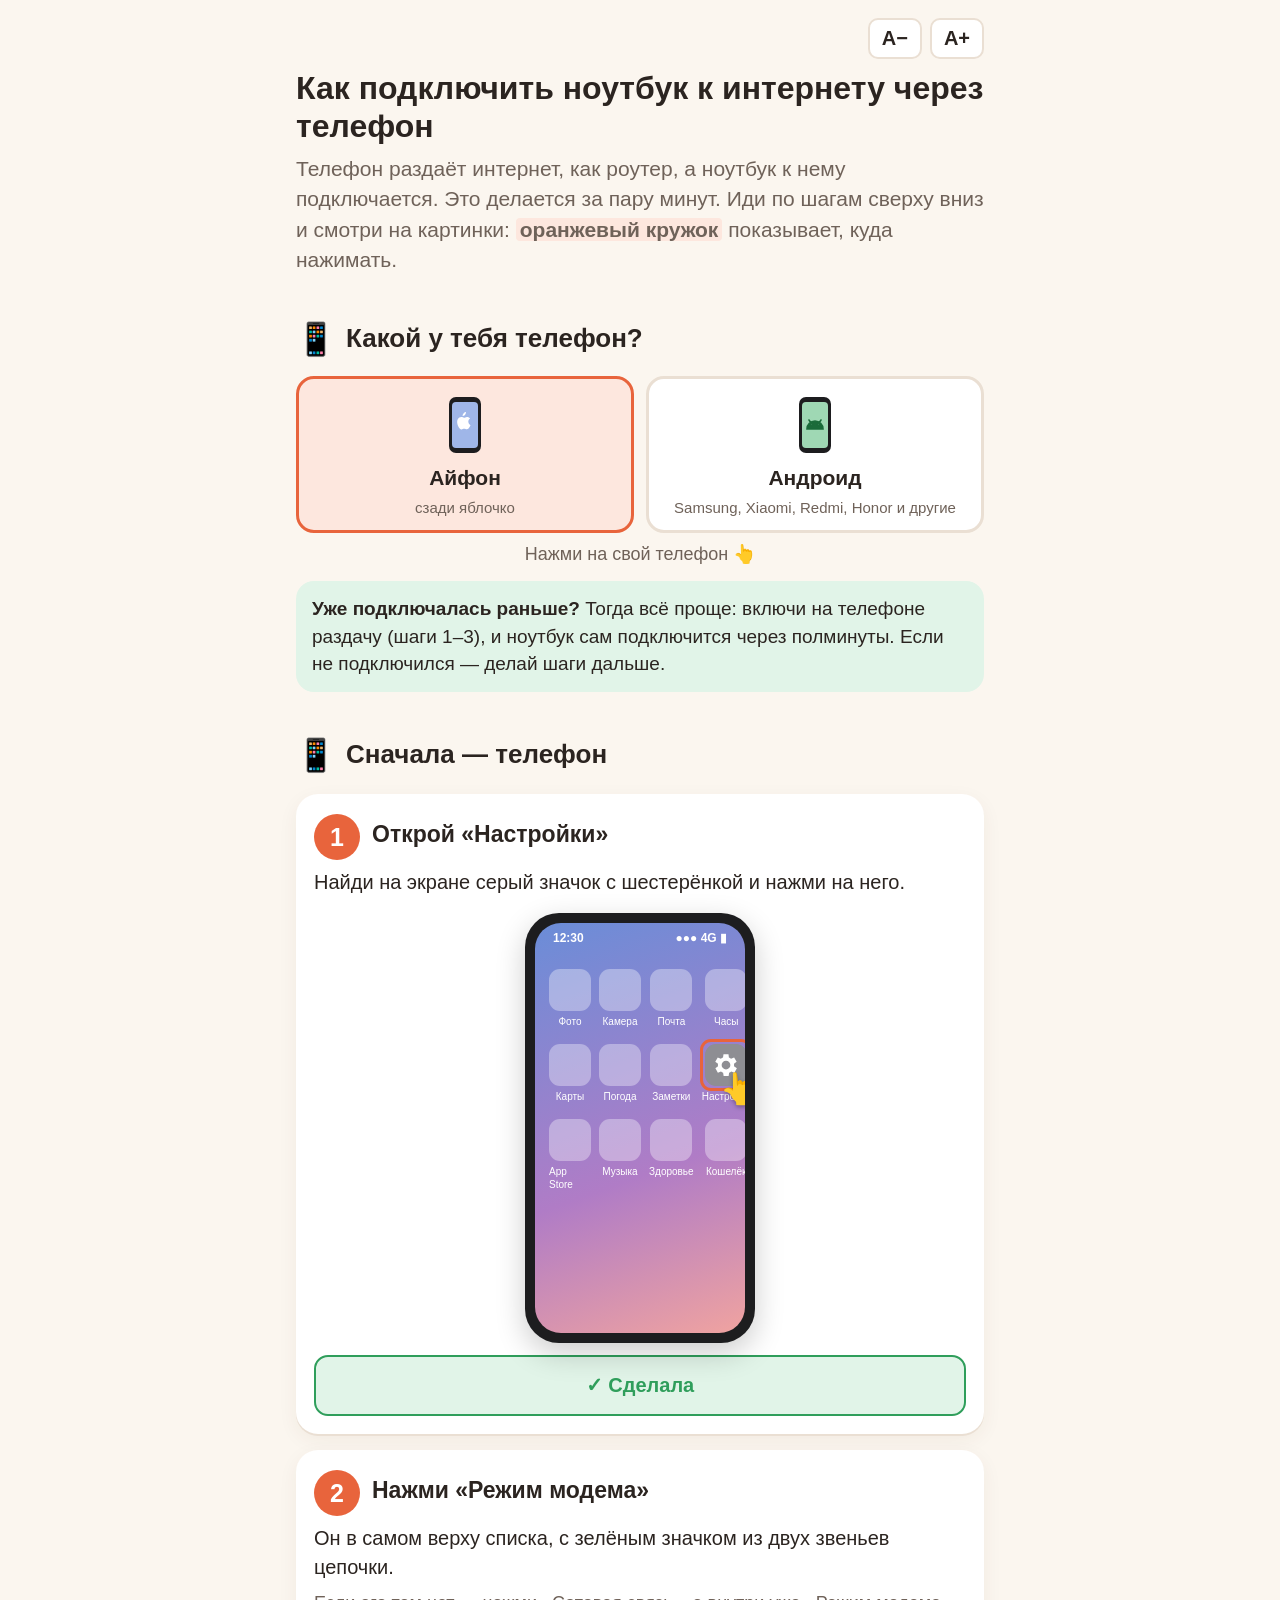
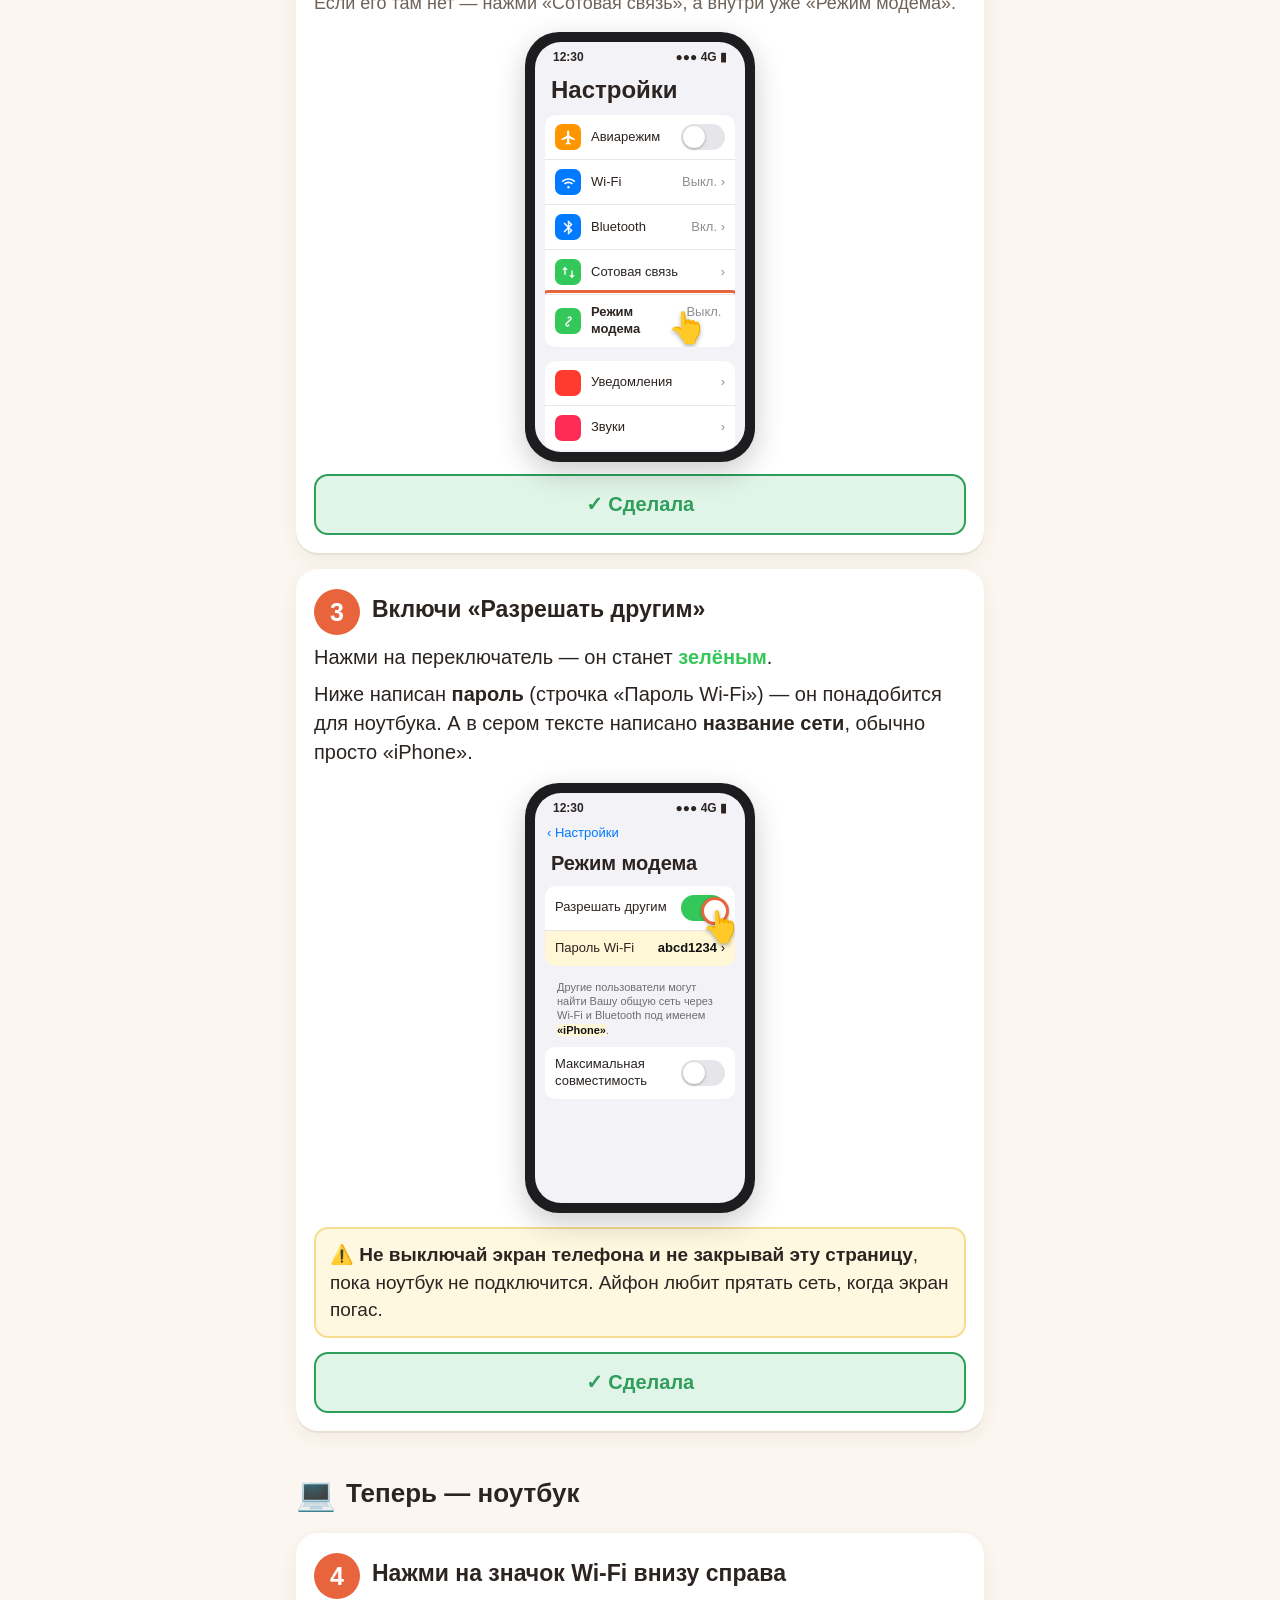
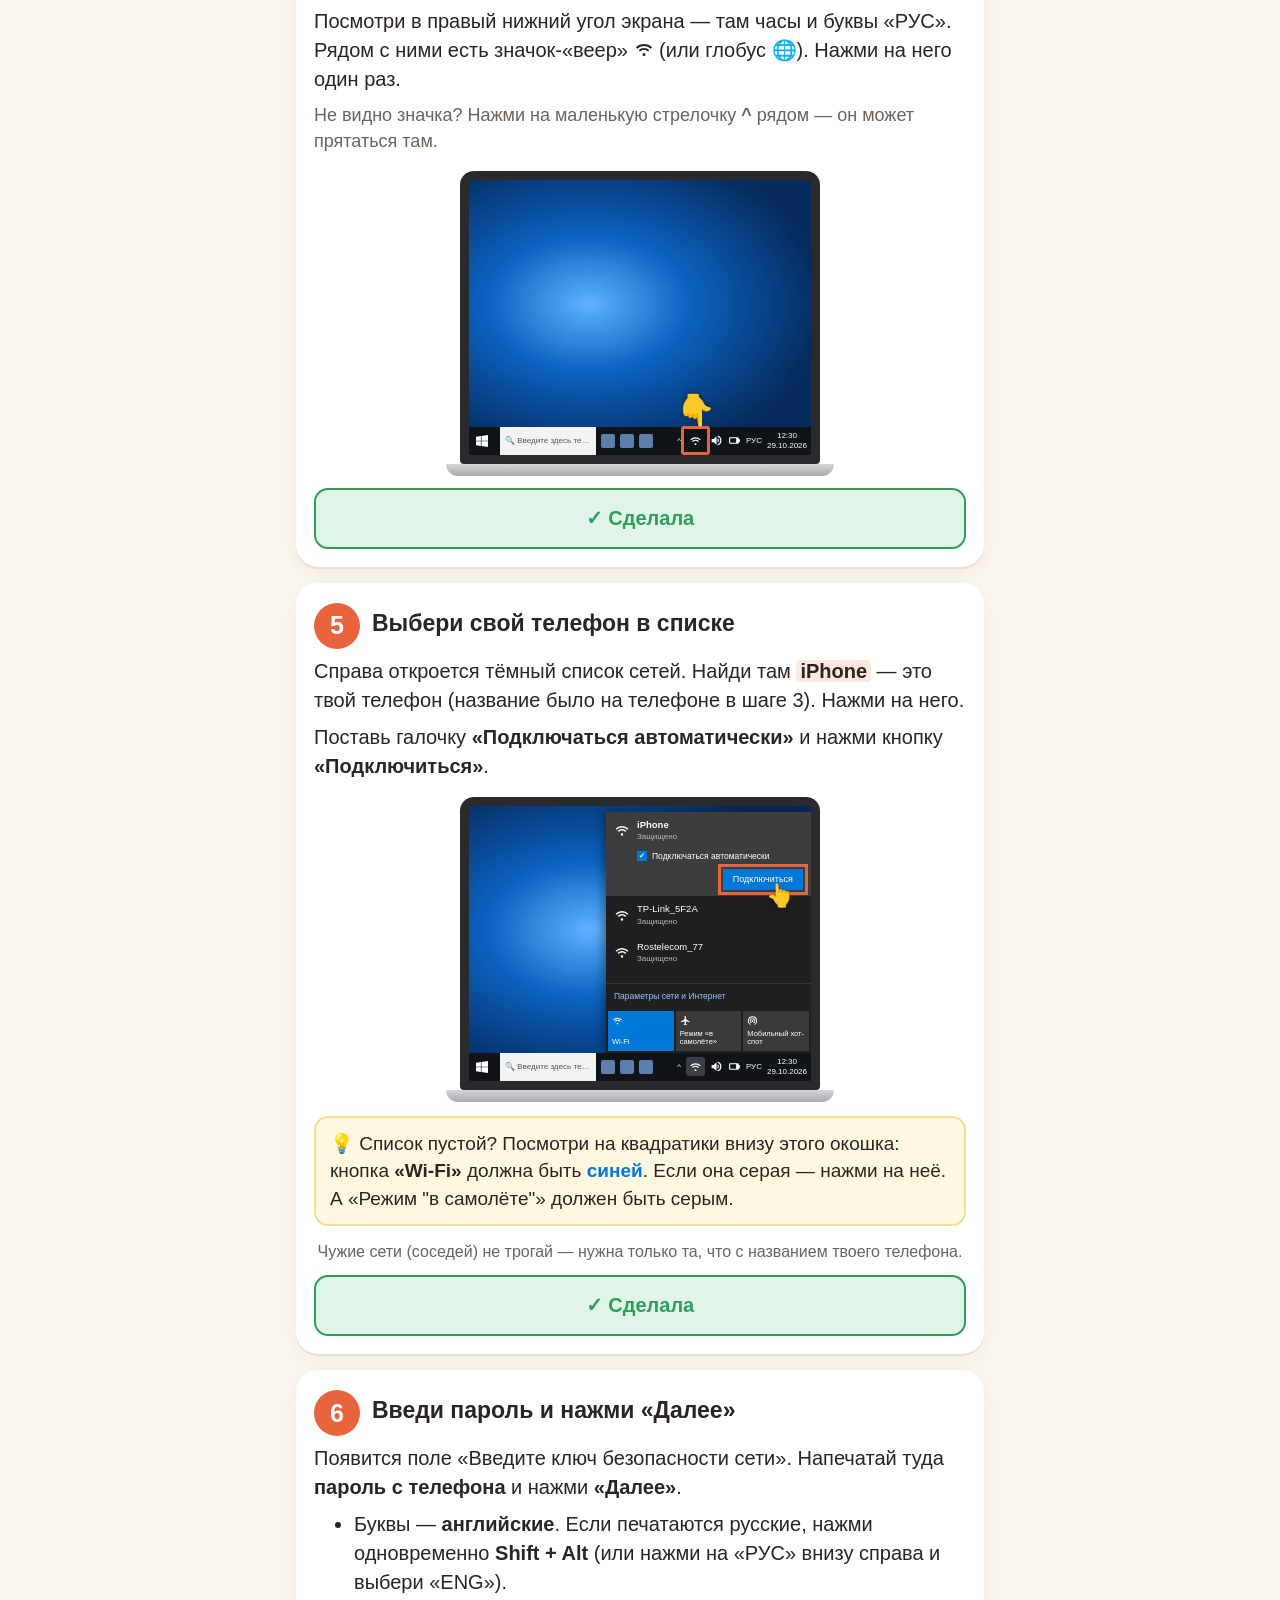
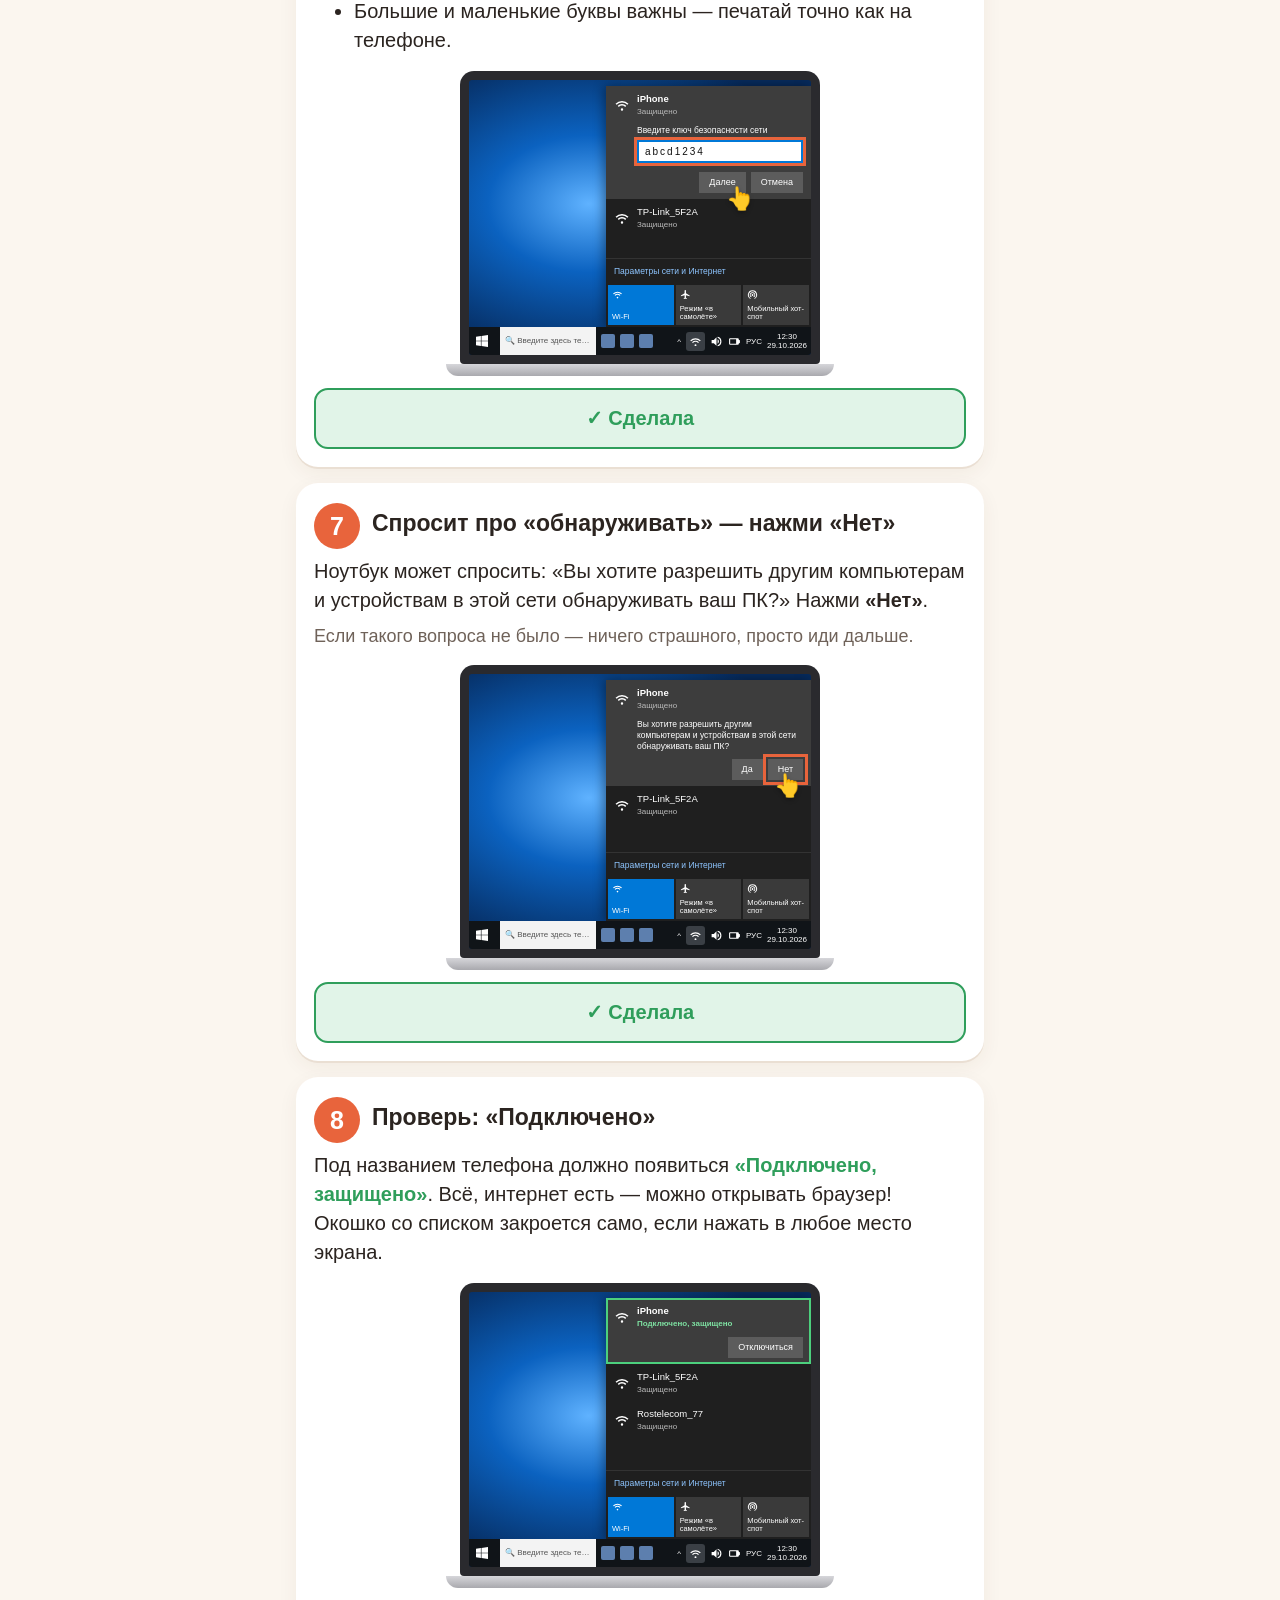
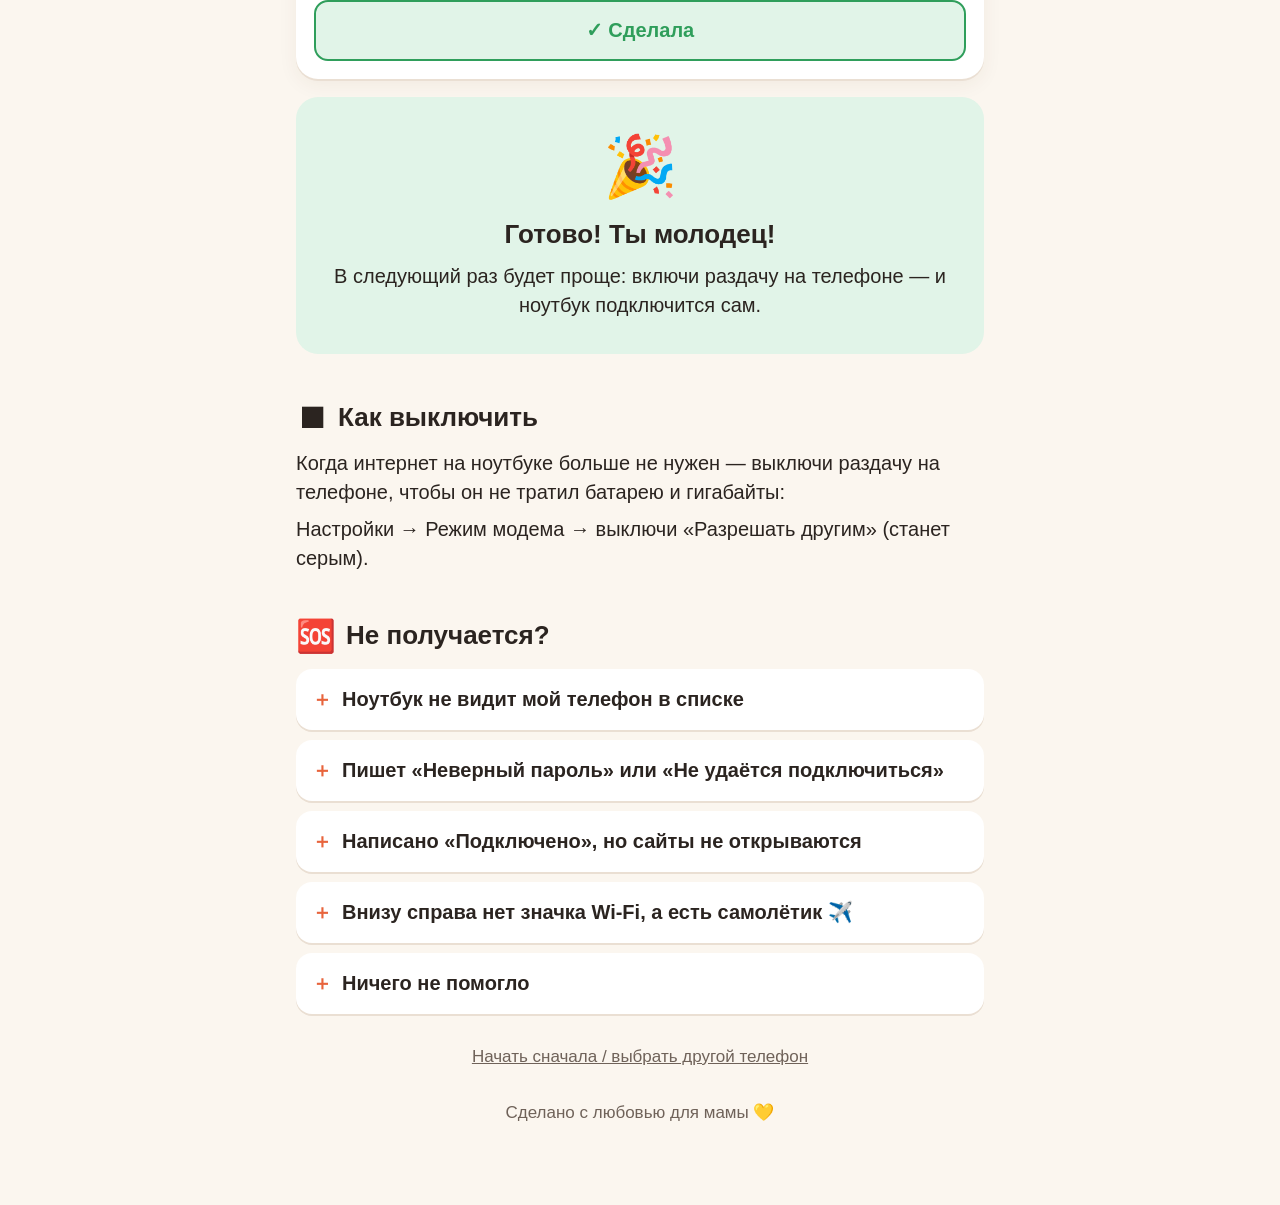
==== commit 1b98138e: "mama-wifi: Windows 10 screens" ====
--- a/mama-wifi/index.html
+++ b/mama-wifi/index.html
@@ -231,6 +231,45 @@
   .wbtn.gray { background: #e3e3e3; color: #111; }
   .pwd { width: 100%; background: #fff; border: 1px solid #999; border-bottom: 2px solid var(--win); border-radius: 3px; padding: 4px 6px; margin: 4px 0 6px; font-size: 10px; letter-spacing: 2px; }
 
+  /* Windows 10 */
+  .desk.w10 { height: 275px; background: radial-gradient(ellipse at 35% 45%, #5fb2ff 0, #0b62c0 32%, #062a5c 75%); }
+  .tb10 {
+    position: absolute; left: 0; right: 0; bottom: 0; height: 28px; background: #101418; color: #fff;
+    display: flex; align-items: center; gap: 5px; padding-right: 4px; font-size: 8px;
+  }
+  .tb10 .start { width: 26px; height: 28px; display: flex; align-items: center; justify-content: center; flex: 0 0 auto; }
+  .tb10 .start svg { width: 12px; height: 12px; }
+  .tb10 .search {
+    flex: 0 1 96px; min-width: 0; overflow: hidden; white-space: nowrap; text-overflow: ellipsis;
+    background: #f3f3f3; color: #555; height: 28px; line-height: 28px; padding: 0 5px;
+  }
+  .tb10 > i { width: 14px; height: 14px; border-radius: 2px; background: #5d7fae; display: block; flex: 0 0 auto; }
+  .tb10 .sp { margin-left: auto; }
+  .tb10 svg.t { width: 13px; height: 13px; flex: 0 0 auto; }
+  .tb10 .w { display: flex; padding: 3px; border-radius: 3px; }
+  .tb10 .w.act { background: #3a3f45; }
+  .tb10 .clk { text-align: center; line-height: 1.15; }
+  .fly {
+    position: absolute; right: 0; bottom: 28px; top: 6px; width: 205px; background: #1f1f1f; color: #fff;
+    display: flex; flex-direction: column; font-size: 9.5px; box-shadow: -2px 0 10px rgba(0, 0, 0, .4);
+  }
+  .fnet { display: flex; flex-wrap: wrap; align-items: center; gap: 7px; padding: 6px 8px; }
+  .fnet svg { width: 16px; height: 16px; flex: 0 0 auto; }
+  .fnet small { display: block; color: #bbb; font-size: 8px; }
+  .fnet.sel { background: #3d3d3d; }
+  .fnet .chk { width: 100%; padding-left: 23px; display: flex; gap: 5px; align-items: center; font-size: 8.5px; }
+  .fnet .chk b { width: 10px; height: 10px; background: #0078d7; font-size: 7px; display: inline-flex; align-items: center; justify-content: center; }
+  .fnet .sub { width: 100%; padding-left: 23px; font-size: 8.5px; line-height: 1.3; }
+  .fnet .rowbtn { width: 100%; display: flex; justify-content: flex-end; gap: 5px; position: relative; }
+  .b10 { background: #5c5c5c; color: #fff; padding: 4px 10px; font-size: 9px; display: inline-block; }
+  .b10.acc { background: #0078d7; }
+  .fpwd { background: #fff; color: #111; border: 2px solid #0078d7; padding: 3px 6px; margin: 4px 0 2px; letter-spacing: 2px; font-size: 10px; }
+  .flink { margin-top: auto; padding: 6px 8px; color: #8ec5ff; font-size: 8.5px; border-top: 1px solid #333; }
+  .ftiles { display: grid; grid-template-columns: repeat(3, 1fr); gap: 2px; padding: 2px; }
+  .ft { background: #3a3a3a; height: 40px; padding: 4px; display: flex; flex-direction: column; justify-content: space-between; font-size: 7.5px; line-height: 1.1; }
+  .ft svg { width: 11px; height: 11px; }
+  .ft.on { background: #0078d7; }
+
   /* финал и помощь */
   .yay { text-align: center; padding: 26px 16px; background: var(--ok-soft); border-radius: 22px; margin-top: 18px; }
   .yay .big { font-size: 3rem; }
@@ -448,128 +487,171 @@
       <button class="donebtn">✓ Сделала</button>
     </section>
 
-    <!-- ===== НОУТБУК ===== -->
+    <!-- ===== НОУТБУК (Windows 10) ===== -->
     <h2><span class="ico">💻</span> Теперь — ноутбук</h2>
 
     <section class="step">
       <div class="step-head"><div class="num"></div><h3>Нажми на значок Wi-Fi внизу справа</h3></div>
-      <p class="txt">Посмотри в правый нижний угол экрана, рядом с часами. Там есть значок «веер» <svg style="width:1em;height:1em;vertical-align:-2px"><use href="#i-wifi"/></svg> (или глобус 🌐). Нажми на него один раз.</p>
-      <div class="pic">
-        <div class="laptop"><div class="lid"><div class="desk">
-          <div class="taskbar">
-            <div class="mid"><i></i><i></i><i></i><i></i><i></i></div>
-            <div class="tray tap" style="position:relative">
-              <svg><use href="#i-wifi"/></svg><svg><use href="#i-sound"/></svg><svg><use href="#i-batt"/></svg>
-              <span class="finger" style="left:-2px;top:-34px;transform:rotate(180deg);animation:none">👆</span>
-            </div>
-            <div class="clock-w">12:30<br>29.10.2026</div>
+      <p class="txt">Посмотри в правый нижний угол экрана — там часы и буквы «РУС». Рядом с ними есть значок-«веер» <svg style="width:1em;height:1em;vertical-align:-2px"><use href="#i-wifi"/></svg> (или глобус 🌐). Нажми на него один раз.</p>
+      <p class="txt" style="font-size:.9rem;color:var(--soft)">Не видно значка? Нажми на маленькую стрелочку <b>^</b> рядом — он может прятаться там.</p>
+      <div class="pic">
+        <div class="laptop"><div class="lid"><div class="desk w10">
+          <div class="tb10">
+            <span class="start"><svg viewBox="0 0 16 16"><path fill="#fff" d="M0 2.2 6.5 1.3v6.2H0zm7.3-1L16 0v7.5H7.3zM0 8.3h6.5v6.3L0 13.7zm7.3 0H16V16l-8.7-1.2z"/></svg></span>
+            <span class="search">🔍 Введите здесь текст для поиска</span>
+            <i></i><i></i><i></i>
+            <span class="sp">^</span>
+            <span class="w tap" style="position:relative"><svg class="t"><use href="#i-wifi"/></svg><span class="finger" style="left:-8px;top:-36px;transform:rotate(180deg);animation:none">👆</span></span>
+            <svg class="t"><use href="#i-sound"/></svg><svg class="t"><use href="#i-batt"/></svg>
+            <span>РУС</span>
+            <span class="clk">12:30<br>29.10.2026</span>
           </div>
         </div></div><div class="base"></div></div>
       </div>
-      <button class="donebtn">✓ Сделала</button>
-    </section>
-
-    <section class="step">
-      <div class="step-head"><div class="num"></div><h3>Нажми стрелочку <b>›</b> возле Wi-Fi</h3></div>
-      <p class="txt">Откроется окошко с квадратными кнопками. У кнопки Wi-Fi справа есть маленькая стрелочка <b>›</b> — нажми на неё.</p>
-      <div class="note">💡 Если после прошлого шага <b>сразу появился список сетей</b> — значит, у тебя другая Windows. Этот шаг просто пропусти и переходи к следующему.</div>
-      <div class="pic">
-        <div class="laptop"><div class="lid"><div class="desk">
-          <div class="panel">
-            <div class="qs">
-              <div class="q"><div class="split"><div class="btn on" style="border-radius:5px 0 0 5px"><svg style="color:#fff"><use href="#i-wifi"/></svg></div><div class="btn on arr tap" style="border-radius:0 5px 5px 0;position:relative">›<span class="finger" style="left:4px;top:18px;font-size:24px">👆</span></div></div>Wi-Fi</div>
-              <div class="q"><div class="split"><div class="btn on" style="border-radius:5px 0 0 5px"><svg style="color:#fff"><use href="#i-bt"/></svg></div><div class="btn on arr" style="border-radius:0 5px 5px 0">›</div></div>Bluetooth</div>
-              <div class="q"><div class="btn"><svg><use href="#i-plane"/></svg></div>Режим «в самолёте»</div>
-              <div class="q"><div class="btn"><svg><use href="#i-batt"/></svg></div>Экономия заряда</div>
-              <div class="q"><div class="btn"><svg><use href="#i-moon"/></svg></div>Ночной свет</div>
-              <div class="q"><div class="btn"><svg><use href="#i-hotspot"/></svg></div>Хот-спот</div>
-            </div>
-            <div class="slider"></div>
-          </div>
-          <div class="taskbar">
-            <div class="mid"><i></i><i></i><i></i><i></i><i></i></div>
-            <div class="tray" style="background:#dfe5ef"><svg><use href="#i-wifi"/></svg><svg><use href="#i-sound"/></svg><svg><use href="#i-batt"/></svg></div>
-            <div class="clock-w">12:30<br>29.10.2026</div>
-          </div>
-        </div></div><div class="base"></div></div>
-      </div>
-      <p class="zoom-note">Кнопка Wi-Fi должна быть синей. Если серая — сначала нажми на неё саму.</p>
       <button class="donebtn">✓ Сделала</button>
     </section>
 
     <section class="step">
       <div class="step-head"><div class="num"></div><h3>Выбери свой телефон в списке</h3></div>
-      <p class="txt">В списке сетей найди название своего телефона — <b class="hl netname">iPhone</b> (то, что было на телефоне в шаге <span class="namestep">3</span>). Нажми на него.</p>
-      <p class="txt">Поставь галочку <b>«Подключаться автоматически»</b> и нажми синюю кнопку <b>«Подключиться»</b>.</p>
-      <div class="pic">
-        <div class="laptop"><div class="lid"><div class="desk">
-          <div class="panel nets" style="width:215px">
-            <div class="hdr">‹ Wi-Fi<span class="sw" style="margin-left:auto"></span></div>
-            <div class="net sel">
-              <svg><use href="#i-wifi"/></svg><div><b class="netname">iPhone</b><small>Защищённая</small></div>
+      <p class="txt">Справа откроется тёмный список сетей. Найди там <b class="hl netname">iPhone</b> — это твой телефон (название было на телефоне в шаге <span class="namestep">3</span>). Нажми на него.</p>
+      <p class="txt">Поставь галочку <b>«Подключаться автоматически»</b> и нажми кнопку <b>«Подключиться»</b>.</p>
+      <div class="pic">
+        <div class="laptop"><div class="lid"><div class="desk w10">
+          <div class="fly">
+            <div class="fnet sel">
+              <svg><use href="#i-wifi"/></svg><div><b class="netname">iPhone</b><small>Защищено</small></div>
               <div class="chk"><b>✓</b>Подключаться автоматически</div>
-              <div style="width:100%;text-align:right;padding-top:4px;position:relative"><span class="wbtn tap" style="border-radius:4px">Подключиться</span><span class="finger" style="right:14px;top:18px;font-size:24px">👆</span></div>
+              <div class="rowbtn"><span class="b10 acc tap">Подключиться</span><span class="finger" style="right:10px;top:16px;font-size:22px">👆</span></div>
             </div>
-            <div class="net"><svg><use href="#i-wifi"/></svg><div>TP-Link_5F2A<small>Защищённая</small></div></div>
-            <div class="net"><svg><use href="#i-wifi"/></svg><div>Rostelecom_77<small>Защищённая</small></div></div>
-          </div>
-          <div class="taskbar">
-            <div class="mid"><i></i><i></i><i></i><i></i><i></i></div>
-            <div class="tray" style="background:#dfe5ef"><svg><use href="#i-wifi"/></svg><svg><use href="#i-sound"/></svg><svg><use href="#i-batt"/></svg></div>
-            <div class="clock-w">12:30<br>29.10.2026</div>
+            <div class="fnet"><svg><use href="#i-wifi"/></svg><div>TP-Link_5F2A<small>Защищено</small></div></div>
+            <div class="fnet"><svg><use href="#i-wifi"/></svg><div>Rostelecom_77<small>Защищено</small></div></div>
+            <div class="flink">Параметры сети и Интернет</div>
+            <div class="ftiles">
+              <div class="ft on"><svg><use href="#i-wifi"/></svg>Wi-Fi</div>
+              <div class="ft"><svg><use href="#i-plane"/></svg>Режим «в самолёте»</div>
+              <div class="ft"><svg><use href="#i-hotspot"/></svg>Мобильный хот-спот</div>
+            </div>
+          </div>
+          <div class="tb10">
+            <span class="start"><svg viewBox="0 0 16 16"><path fill="#fff" d="M0 2.2 6.5 1.3v6.2H0zm7.3-1L16 0v7.5H7.3zM0 8.3h6.5v6.3L0 13.7zm7.3 0H16V16l-8.7-1.2z"/></svg></span>
+            <span class="search">🔍 Введите здесь текст для поиска</span>
+            <i></i><i></i><i></i>
+            <span class="sp">^</span>
+            <span class="w act"><svg class="t"><use href="#i-wifi"/></svg></span>
+            <svg class="t"><use href="#i-sound"/></svg><svg class="t"><use href="#i-batt"/></svg>
+            <span>РУС</span>
+            <span class="clk">12:30<br>29.10.2026</span>
           </div>
         </div></div><div class="base"></div></div>
       </div>
+      <div class="note">💡 Список пустой? Посмотри на квадратики внизу этого окошка: кнопка <b>«Wi-Fi»</b> должна быть <b style="color:#0078d7">синей</b>. Если она серая — нажми на неё. А «Режим "в самолёте"» должен быть серым.</div>
       <p class="zoom-note">Чужие сети (соседей) не трогай — нужна только та, что с названием твоего телефона.</p>
       <button class="donebtn">✓ Сделала</button>
     </section>
 
     <section class="step">
       <div class="step-head"><div class="num"></div><h3>Введи пароль и нажми «Далее»</h3></div>
-      <p class="txt">Появится белое поле «Введите ключ безопасности сети». Напечатай туда <b>пароль с телефона</b> и нажми <b>«Далее»</b>.</p>
+      <p class="txt">Появится поле «Введите ключ безопасности сети». Напечатай туда <b>пароль с телефона</b> и нажми <b>«Далее»</b>.</p>
       <ul style="margin:6px 0">
-        <li>Буквы — <b>английские</b>. Если печатаются русские, нажми одновременно <b>Shift + Alt</b> (или посмотри на «РУС/ENG» внизу справа и нажми туда).</li>
+        <li>Буквы — <b>английские</b>. Если печатаются русские, нажми одновременно <b>Shift + Alt</b> (или нажми на «РУС» внизу справа и выбери «ENG»).</li>
         <li>Большие и маленькие буквы важны — печатай точно как на телефоне.</li>
       </ul>
       <div class="pic">
-        <div class="laptop"><div class="lid"><div class="desk">
-          <div class="panel nets" style="width:215px">
-            <div class="hdr">‹ Wi-Fi<span class="sw" style="margin-left:auto"></span></div>
-            <div class="net sel" style="display:block">
-              <div style="display:flex;gap:7px;align-items:center"><svg><use href="#i-wifi"/></svg><b class="netname">iPhone</b></div>
-              <div style="padding:4px 0 0 22px">
-                Введите ключ безопасности сети
-                <div class="pwd tap" style="border-radius:3px">abcd1234</div>
-                <div style="display:flex;gap:6px;justify-content:flex-end;position:relative"><span class="wbtn">Далее</span><span class="wbtn gray">Отмена</span><span class="finger" style="right:60px;top:14px;font-size:24px">👆</span></div>
+        <div class="laptop"><div class="lid"><div class="desk w10">
+          <div class="fly">
+            <div class="fnet sel">
+              <svg><use href="#i-wifi"/></svg><div><b class="netname">iPhone</b><small>Защищено</small></div>
+              <div class="sub">Введите ключ безопасности сети
+                <div class="fpwd tap">abcd1234</div>
               </div>
+              <div class="rowbtn"><span class="b10">Далее</span><span class="b10">Отмена</span><span class="finger" style="right:50px;top:16px;font-size:22px">👆</span></div>
             </div>
-          </div>
-          <div class="taskbar">
-            <div class="mid"><i></i><i></i><i></i><i></i><i></i></div>
-            <div class="tray" style="background:#dfe5ef"><svg><use href="#i-wifi"/></svg><svg><use href="#i-sound"/></svg><svg><use href="#i-batt"/></svg></div>
-            <div class="clock-w">12:30<br>29.10.2026</div>
+            <div class="fnet"><svg><use href="#i-wifi"/></svg><div>TP-Link_5F2A<small>Защищено</small></div></div>
+            <div class="flink">Параметры сети и Интернет</div>
+            <div class="ftiles">
+              <div class="ft on"><svg><use href="#i-wifi"/></svg>Wi-Fi</div>
+              <div class="ft"><svg><use href="#i-plane"/></svg>Режим «в самолёте»</div>
+              <div class="ft"><svg><use href="#i-hotspot"/></svg>Мобильный хот-спот</div>
+            </div>
+          </div>
+          <div class="tb10">
+            <span class="start"><svg viewBox="0 0 16 16"><path fill="#fff" d="M0 2.2 6.5 1.3v6.2H0zm7.3-1L16 0v7.5H7.3zM0 8.3h6.5v6.3L0 13.7zm7.3 0H16V16l-8.7-1.2z"/></svg></span>
+            <span class="search">🔍 Введите здесь текст для поиска</span>
+            <i></i><i></i><i></i>
+            <span class="sp">^</span>
+            <span class="w act"><svg class="t"><use href="#i-wifi"/></svg></span>
+            <svg class="t"><use href="#i-sound"/></svg><svg class="t"><use href="#i-batt"/></svg>
+            <span>РУС</span>
+            <span class="clk">12:30<br>29.10.2026</span>
           </div>
         </div></div><div class="base"></div></div>
       </div>
-      <p class="zoom-note">Если ноутбук спросит «Разрешить другим устройствам обнаруживать этот компьютер?» — нажми «Нет».</p>
+      <button class="donebtn">✓ Сделала</button>
+    </section>
+
+    <section class="step">
+      <div class="step-head"><div class="num"></div><h3>Спросит про «обнаруживать» — нажми «Нет»</h3></div>
+      <p class="txt">Ноутбук может спросить: «Вы хотите разрешить другим компьютерам и устройствам в этой сети обнаруживать ваш ПК?» Нажми <b>«Нет»</b>.</p>
+      <p class="txt" style="font-size:.9rem;color:var(--soft)">Если такого вопроса не было — ничего страшного, просто иди дальше.</p>
+      <div class="pic">
+        <div class="laptop"><div class="lid"><div class="desk w10">
+          <div class="fly">
+            <div class="fnet sel">
+              <svg><use href="#i-wifi"/></svg><div><b class="netname">iPhone</b><small>Защищено</small></div>
+              <div class="sub">Вы хотите разрешить другим компьютерам и устройствам в этой сети обнаруживать ваш ПК?</div>
+              <div class="rowbtn"><span class="b10">Да</span><span class="b10 tap">Нет</span><span class="finger" style="right:2px;top:16px;font-size:22px">👆</span></div>
+            </div>
+            <div class="fnet"><svg><use href="#i-wifi"/></svg><div>TP-Link_5F2A<small>Защищено</small></div></div>
+            <div class="flink">Параметры сети и Интернет</div>
+            <div class="ftiles">
+              <div class="ft on"><svg><use href="#i-wifi"/></svg>Wi-Fi</div>
+              <div class="ft"><svg><use href="#i-plane"/></svg>Режим «в самолёте»</div>
+              <div class="ft"><svg><use href="#i-hotspot"/></svg>Мобильный хот-спот</div>
+            </div>
+          </div>
+          <div class="tb10">
+            <span class="start"><svg viewBox="0 0 16 16"><path fill="#fff" d="M0 2.2 6.5 1.3v6.2H0zm7.3-1L16 0v7.5H7.3zM0 8.3h6.5v6.3L0 13.7zm7.3 0H16V16l-8.7-1.2z"/></svg></span>
+            <span class="search">🔍 Введите здесь текст для поиска</span>
+            <i></i><i></i><i></i>
+            <span class="sp">^</span>
+            <span class="w act"><svg class="t"><use href="#i-wifi"/></svg></span>
+            <svg class="t"><use href="#i-sound"/></svg><svg class="t"><use href="#i-batt"/></svg>
+            <span>РУС</span>
+            <span class="clk">12:30<br>29.10.2026</span>
+          </div>
+        </div></div><div class="base"></div></div>
+      </div>
       <button class="donebtn">✓ Сделала</button>
     </section>
 
     <section class="step">
       <div class="step-head"><div class="num"></div><h3>Проверь: «Подключено»</h3></div>
-      <p class="txt">Под названием телефона должно появиться слово <b style="color:var(--ok)">«Подключено»</b>. Значок внизу справа станет «веером». Всё, интернет есть — можно открывать браузер!</p>
-      <div class="pic">
-        <div class="laptop"><div class="lid"><div class="desk">
-          <div class="panel nets" style="width:215px">
-            <div class="hdr">‹ Wi-Fi<span class="sw" style="margin-left:auto"></span></div>
-            <div class="net sel" style="outline:2px solid var(--ok)"><svg><use href="#i-wifi"/></svg><div><b class="netname">iPhone</b><small style="color:var(--ok);font-weight:700">Подключено, защищено</small></div>
-              <div style="width:100%;text-align:right;padding-top:4px"><span class="wbtn gray">Отключиться</span></div></div>
-            <div class="net"><svg><use href="#i-wifi"/></svg><div>TP-Link_5F2A<small>Защищённая</small></div></div>
-          </div>
-          <div class="taskbar">
-            <div class="mid"><i></i><i></i><i></i><i></i><i></i></div>
-            <div class="tray" style="background:#dfe5ef"><svg><use href="#i-wifi"/></svg><svg><use href="#i-sound"/></svg><svg><use href="#i-batt"/></svg></div>
-            <div class="clock-w">12:30<br>29.10.2026</div>
+      <p class="txt">Под названием телефона должно появиться <b style="color:var(--ok)">«Подключено, защищено»</b>. Всё, интернет есть — можно открывать браузер! Окошко со списком закроется само, если нажать в любое место экрана.</p>
+      <div class="pic">
+        <div class="laptop"><div class="lid"><div class="desk w10">
+          <div class="fly">
+            <div class="fnet sel" style="outline:2px solid #4cd07d;outline-offset:-2px">
+              <svg><use href="#i-wifi"/></svg><div><b class="netname">iPhone</b><small style="color:#7ee2a2;font-weight:700">Подключено, защищено</small></div>
+              <div class="rowbtn"><span class="b10">Отключиться</span></div>
+            </div>
+            <div class="fnet"><svg><use href="#i-wifi"/></svg><div>TP-Link_5F2A<small>Защищено</small></div></div>
+            <div class="fnet"><svg><use href="#i-wifi"/></svg><div>Rostelecom_77<small>Защищено</small></div></div>
+            <div class="flink">Параметры сети и Интернет</div>
+            <div class="ftiles">
+              <div class="ft on"><svg><use href="#i-wifi"/></svg>Wi-Fi</div>
+              <div class="ft"><svg><use href="#i-plane"/></svg>Режим «в самолёте»</div>
+              <div class="ft"><svg><use href="#i-hotspot"/></svg>Мобильный хот-спот</div>
+            </div>
+          </div>
+          <div class="tb10">
+            <span class="start"><svg viewBox="0 0 16 16"><path fill="#fff" d="M0 2.2 6.5 1.3v6.2H0zm7.3-1L16 0v7.5H7.3zM0 8.3h6.5v6.3L0 13.7zm7.3 0H16V16l-8.7-1.2z"/></svg></span>
+            <span class="search">🔍 Введите здесь текст для поиска</span>
+            <i></i><i></i><i></i>
+            <span class="sp">^</span>
+            <span class="w act"><svg class="t"><use href="#i-wifi"/></svg></span>
+            <svg class="t"><use href="#i-sound"/></svg><svg class="t"><use href="#i-batt"/></svg>
+            <span>РУС</span>
+            <span class="clk">12:30<br>29.10.2026</span>
           </div>
         </div></div><div class="base"></div></div>
       </div>
@@ -623,7 +705,7 @@
     <details>
       <summary>Внизу справа нет значка Wi-Fi, а есть самолётик ✈️</summary>
       <div class="body"><ul>
-        <li>Включён режим «в самолёте». Нажми на самолётик, затем на кнопку «Режим "в самолёте"», чтобы она стала серой. После этого кнопка Wi-Fi должна стать синей.</li>
+        <li>Включён режим «в самолёте». Нажми на самолётик — внизу открывшегося окошка будут квадратные кнопки. Нажми на «Режим "в самолёте"», чтобы она стала серой, а кнопка «Wi-Fi» — синей.</li>
       </ul></div>
     </details>
 
